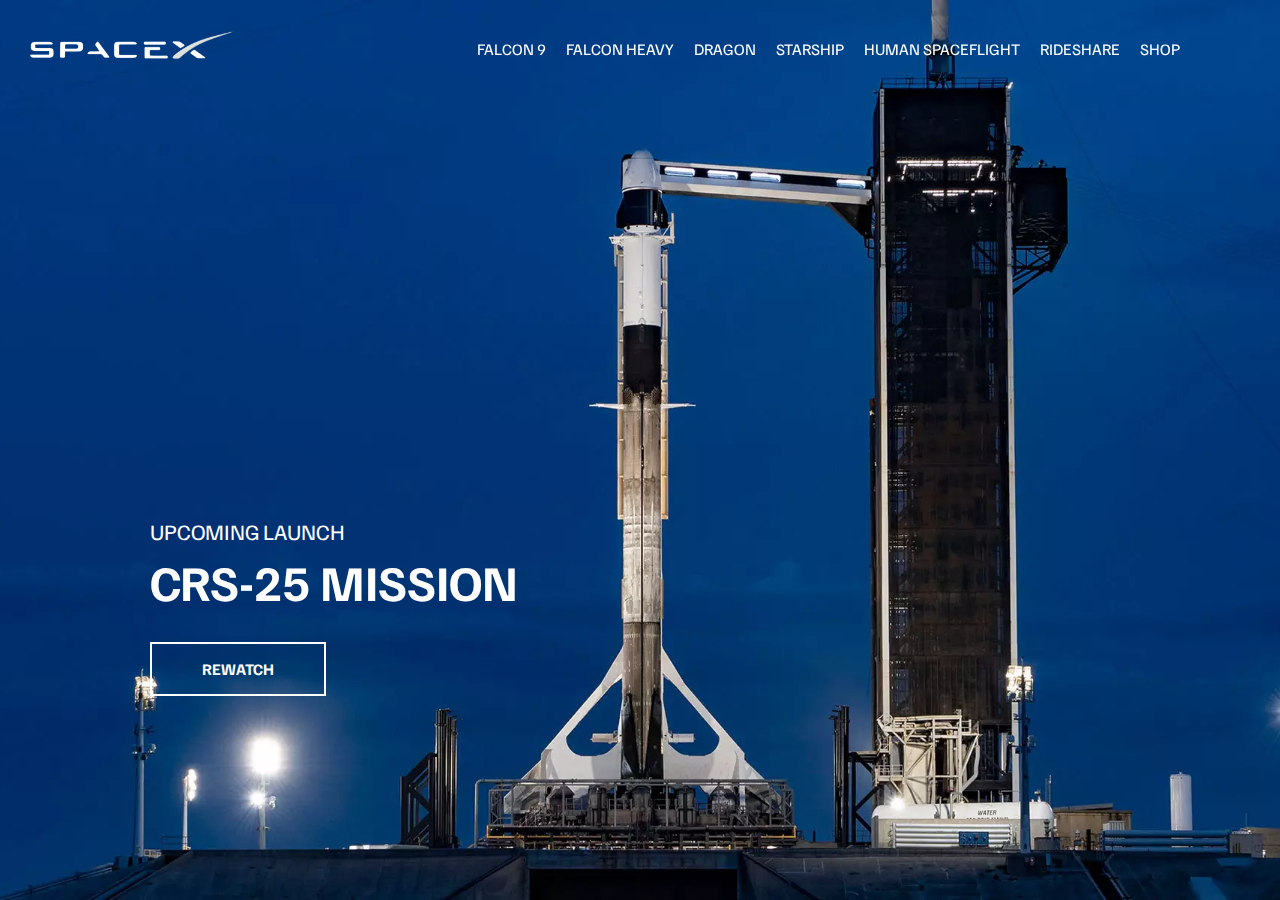
==== index.html @ cd018ead "Feat Fade In & Up Animation" ====
<!DOCTYPE html>
<html lang="en">
  <head>
    <meta charset="UTF-8" />
    <meta name="viewport" content="width=device-width, initial-scale=1.0" />
    <link rel="stylesheet" href="css/style.css" />
    <title>Space X</title>
  </head>
  <body>
    <header class="main-header">
      <div class="logo">
        <a href="index.html">
          <img src="img/logo.png" alt="SpaceX" />
        </a>
      </div>
      <nav class="desktop-main-menu">
        <ul>
            <li><a href="falcon9.html">Falcon 9</a></li>
            <li><a href="falcon-heavy.html">Falcon Heavy</a></li>
            <li><a href="dragon.html">Dragon</a></li>
            <li><a href="#">Starship</a></li>
            <li><a href="#">Human Spaceflight</a></li>
            <li><a href="#">Rideshare</a></li>
            <li><a href="#">Shop</a></li>
        </ul>
      </nav>
    </header>

    <!-- Section A -->
    <section class="section-a">
        <div class="section-inner">
            <h4>Upcoming Launch</h4>
            <h2>CRS-25 Mission</h2>
            <a href="#" class="btn">
                <div class="hover"></div>
                <span>Rewatch</span>
            </a>
        </div>
    </section>

    <script src="js/script.js"></script>
  </body>
</html>
---- css/style.css ----
@import url("https://fonts.googleapis.com/css2?family=Familjen+Grotesk:wght@400;600;700&display=swap");

*,
*::before,
*::after {
  margin: 0;
  padding: 0;
  box-sizing: border-box;
}

body {
  font-family: "Familjen Grotesk", sans-serif;
  background: #000;
  color: #fff;
}

a {
  text-decoration: none;
  color: #fff;
}

ul {
  list-style: none;
}

/* Header/Navbar */
.main-header {
  position: fixed;
  top: 0;
  left: 0;
  width: 100%;
  z-index: 3;
  display: flex;
  justify-content: space-between;
  align-items: center;
  text-transform: uppercase;
  height: 100px;
  padding: 0 30px;
}

/* Logo */
.logo {
  width: 210px;
  height: auto;
}

.logo img {
  display: block;
  width: 100%;
  height: auto;
}

/* Desktop Menu */
.desktop-main-menu {
  margin-right: 50px;
}

.desktop-main-menu ul {
  display: flex;
}

.desktop-main-menu ul li {
  position: relative;
  margin-right: 20px;
  padding-bottom: 2px;
}

/* Menu item bottom border */
.desktop-main-menu ul li a::after {
  content: "";
  position: absolute;
  bottom: 0;
  left: 0;
  width: 100%;
  height: 1px;
  background: #fff;
  transform: scaleX(0);
  transition: transform 0.6s cubic-bezier(0.19, 1, 0.22, 1);
  transform-origin: right center;
}

.desktop-main-menu ul li a:hover::after {
  transform: scaleX(1);
  transform-origin: left center;
  transition-duration: 0.4s;
}

/* Sections */
section {
  position: relative;
  height: 100vh;
  background-position: center center;
  background-repeat: no-repeat;
  background-size: cover;
  text-transform: uppercase;
}

.section-inner {
  position: absolute;
  bottom: 200px;
  left: 150px;
  max-width: 560px;
}

.section-inner h4 {
  font-size: 22px;
  margin-bottom: 5px;
  font-weight: 300;
  animation: fadeInUp 0.5s ease-in-out;
}

.section-inner h2 {
  font-size: 50px;
  font-weight: 700;
  margin-bottom: 20px;
  animation: fadeInUp 0.5s ease-in-out 0.2s;
  animation-fill-mode: both;  /* Stop from showing at start */
}

.section-inner a {
  animation: fadeInUp 0.5s ease-in-out 0.4s;
  animation-fill-mode: both;
}

/* Background images */
.section-a {
  background-image: url("../img/section-a.webp");
}

.btn {
  position: relative;
  display: inline-block;
  cursor: pointer;
  text-align: center;
  min-width: 130px;
  padding: 15px 50px;
  margin-top: 10px;
  border: 2px solid #fff;
  text-transform: uppercase;
  font-weight: bold;
  overflow: hidden;
  z-index: 2;
}

.btn:hover span {
  color: #000;
}

.btn .hover {
  position: absolute;
  top: 0;
  left: 0;
  width: 100%;
  height: 100%;
  background-color: #fff;
  color: #000;
  z-index: -1;
  transform: translateY(100%);
}

.btn:hover .hover {
  transform: translateY(0);
  transition: transform 0.6s cubic-bezier(0.19, 1, 0.22, 1);
}

/* Animations */
@keyframes fadeInUp {
  0% {
    opacity: 0;
    transform: translateY(140px);
  }
  100% {
    opacity: 1;
    transform: translateY(0);
  }
}
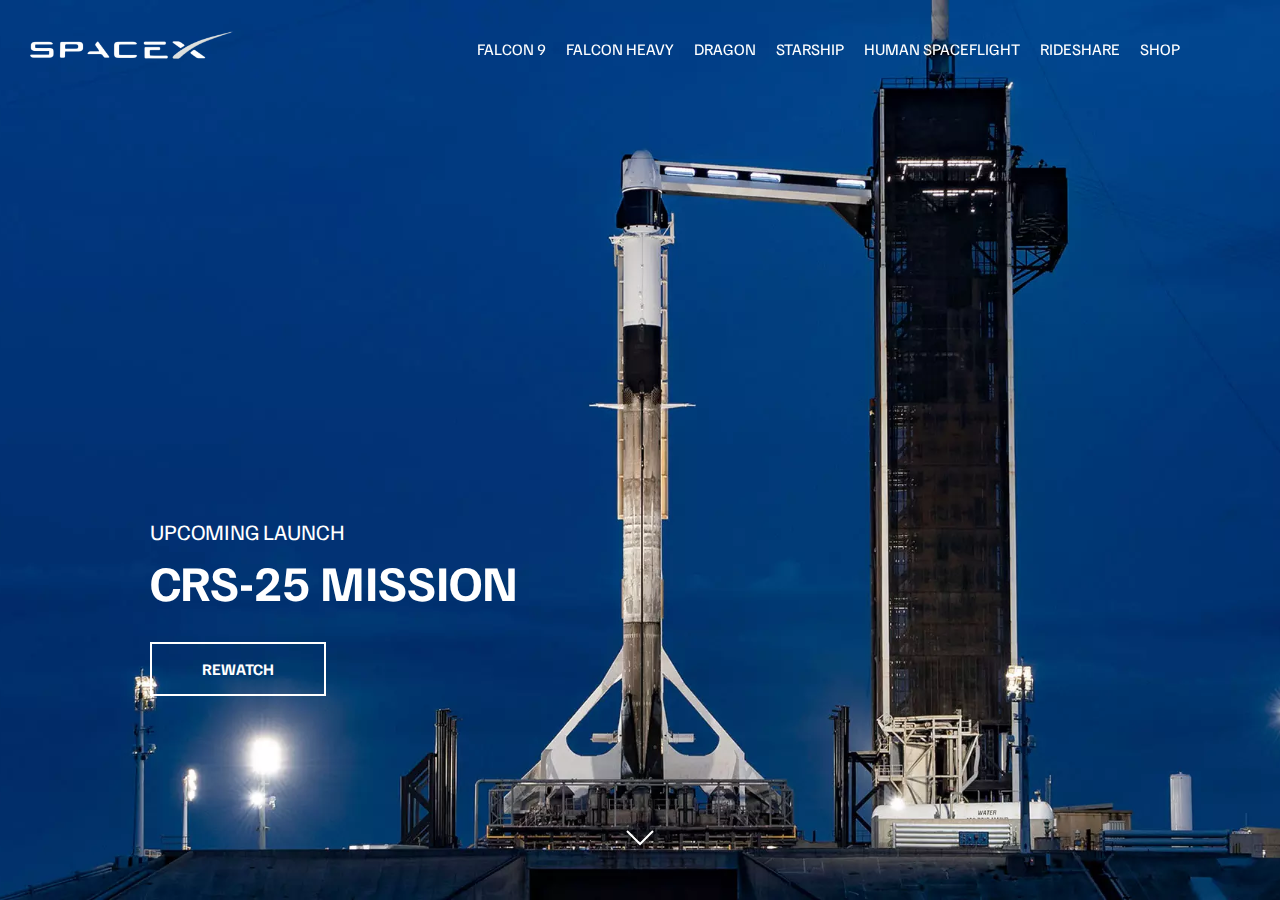
==== commit 70263746: "Feat: Scroll Arrow Animation" ====
--- a/index.html
+++ b/index.html
@@ -36,6 +36,17 @@
                 <span>Rewatch</span>
             </a>
         </div>
+
+        <div class="scroll-arrow">
+          <svg width="30px" height="20px">
+            <path
+              stroke="#ffffff"
+              fill="none"
+              stroke-width="2px"
+              d="M2.000,5.000 L15.000,18.000 L28.000,5.000 "
+            ></path>
+          </svg>
+        </div>
     </section>
 
     <script src="js/script.js"></script>
--- a/css/style.css
+++ b/css/style.css
@@ -163,6 +163,14 @@
   transition: transform 0.6s cubic-bezier(0.19, 1, 0.22, 1);
 }
 
+.scroll-arrow {
+  position: absolute;
+  bottom: 50px;
+  left: 50%;
+  transform: translateX(-50%);
+  animation: fadeBounce 5s infinite;
+}
+
 /* Animations */
 @keyframes fadeInUp {
   0% {
@@ -174,3 +182,19 @@
     transform: translateY(0);
   }
 }
+
+@keyframes fadeBounce {
+  0%,
+  20%,
+  50%,
+  80%,
+  100% {
+    opacity: 0;
+    transform: translateY(-20px);
+  }
+
+  40% {
+    opacity: 1;
+    transform: translateY(0);
+  }
+}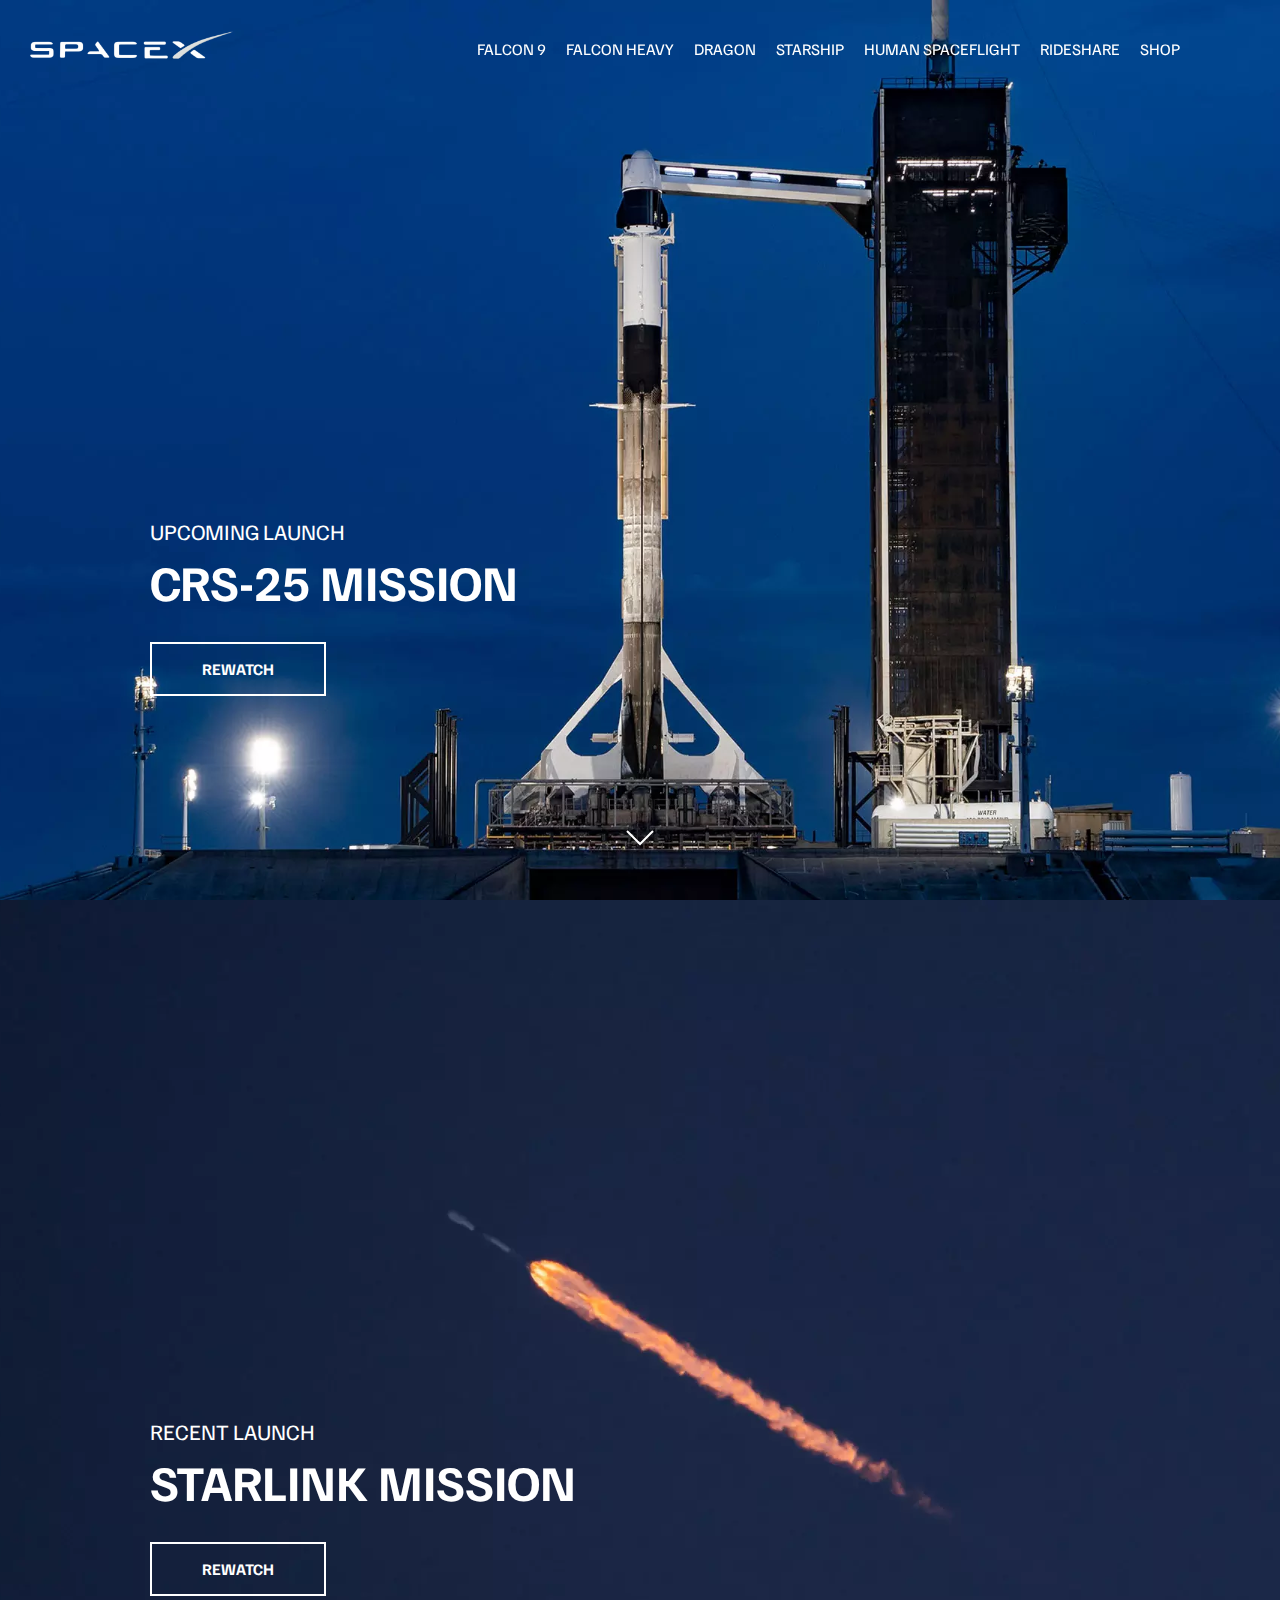
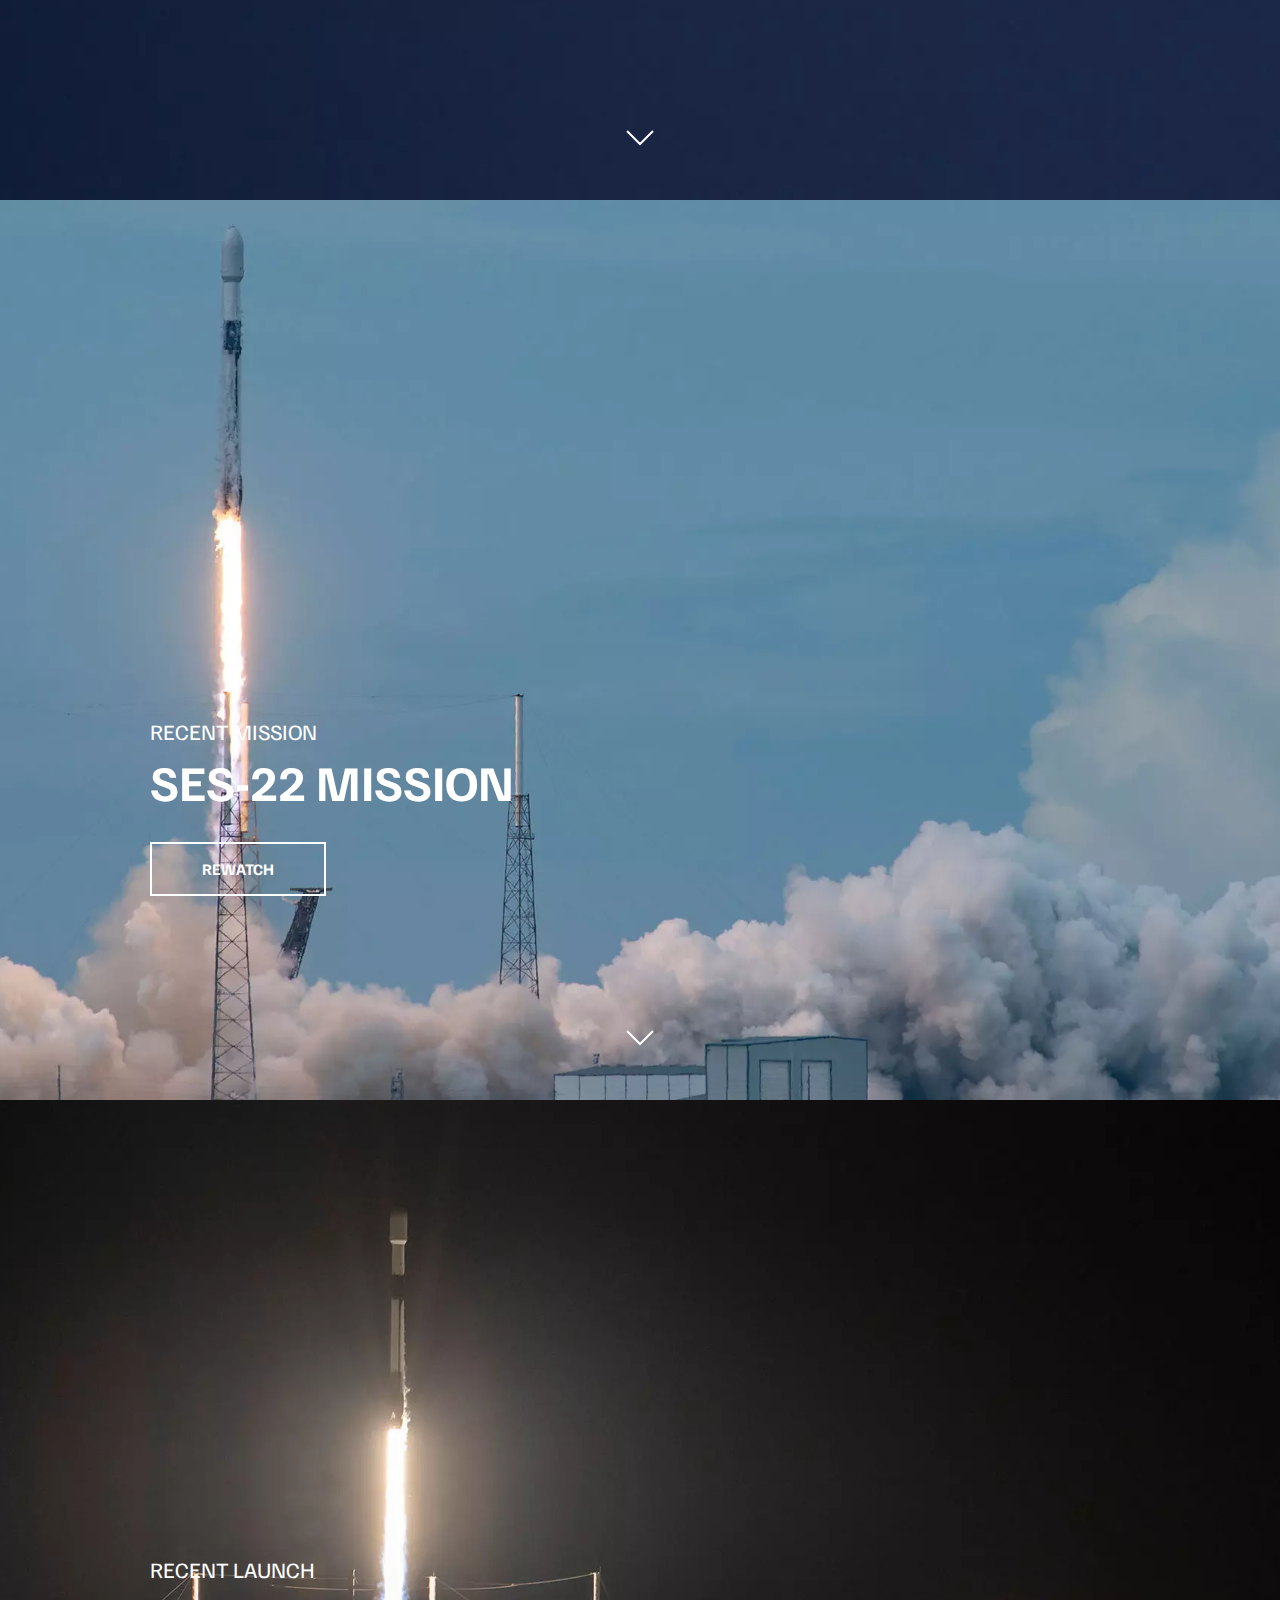
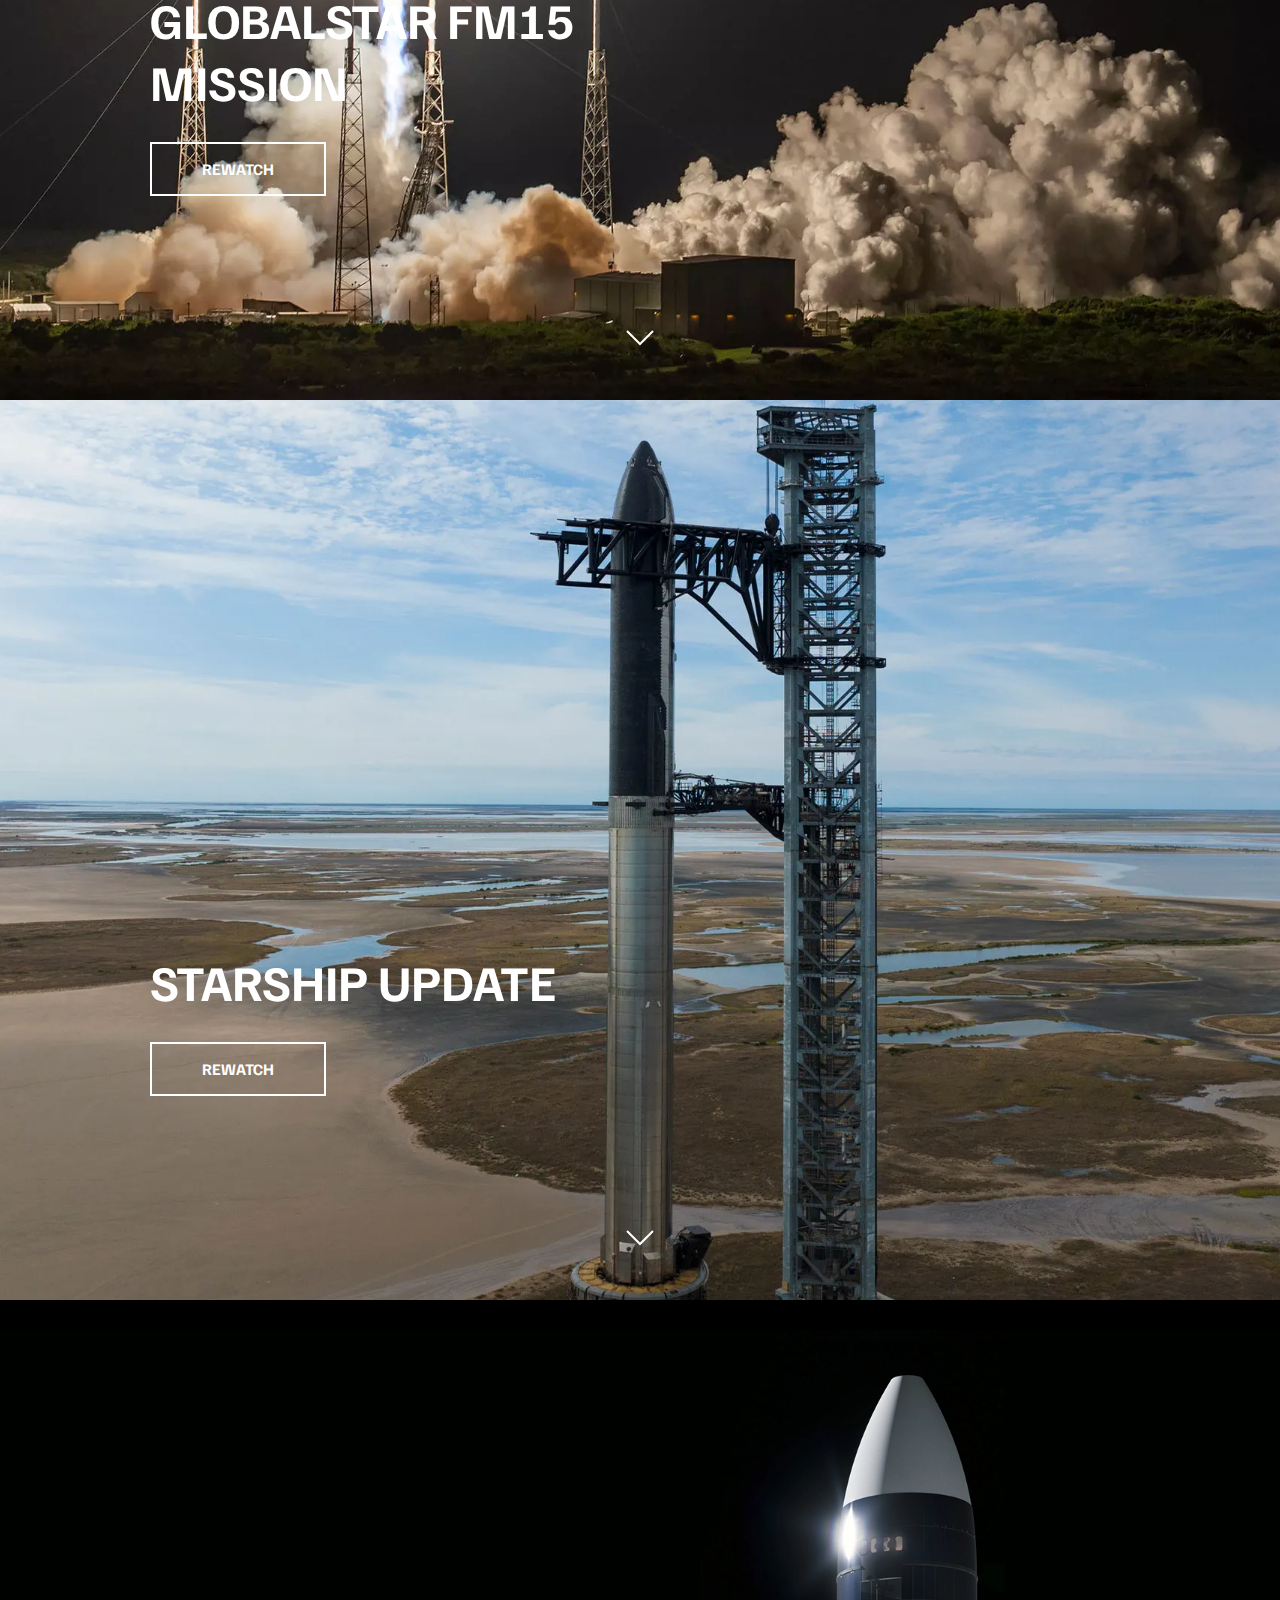
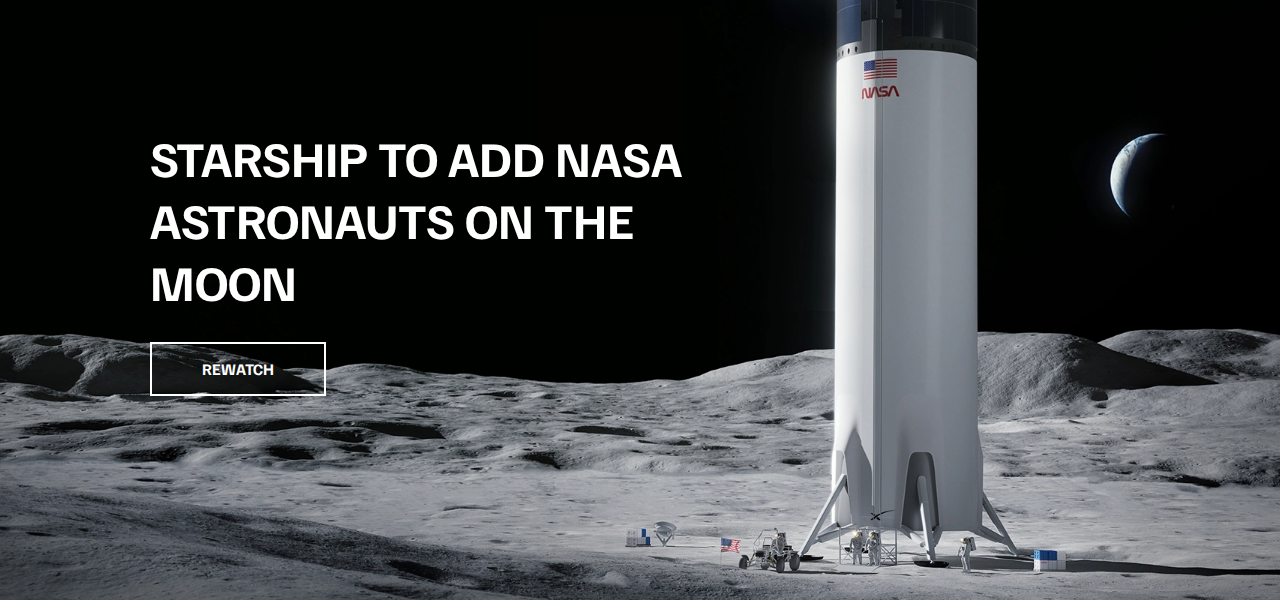
==== commit f1862799: "Feat: Remaining Homepage Sections" ====
--- a/index.html
+++ b/index.html
@@ -15,39 +15,141 @@
       </div>
       <nav class="desktop-main-menu">
         <ul>
-            <li><a href="falcon9.html">Falcon 9</a></li>
-            <li><a href="falcon-heavy.html">Falcon Heavy</a></li>
-            <li><a href="dragon.html">Dragon</a></li>
-            <li><a href="#">Starship</a></li>
-            <li><a href="#">Human Spaceflight</a></li>
-            <li><a href="#">Rideshare</a></li>
-            <li><a href="#">Shop</a></li>
+          <li><a href="falcon9.html">Falcon 9</a></li>
+          <li><a href="falcon-heavy.html">Falcon Heavy</a></li>
+          <li><a href="dragon.html">Dragon</a></li>
+          <li><a href="#">Starship</a></li>
+          <li><a href="#">Human Spaceflight</a></li>
+          <li><a href="#">Rideshare</a></li>
+          <li><a href="#">Shop</a></li>
         </ul>
       </nav>
     </header>
 
     <!-- Section A -->
     <section class="section-a">
-        <div class="section-inner">
-            <h4>Upcoming Launch</h4>
-            <h2>CRS-25 Mission</h2>
-            <a href="#" class="btn">
-                <div class="hover"></div>
-                <span>Rewatch</span>
-            </a>
-        </div>
+      <div class="section-inner">
+        <h4>Upcoming Launch</h4>
+        <h2>CRS-25 Mission</h2>
+        <a href="#" class="btn">
+          <div class="hover"></div>
+          <span>Rewatch</span>
+        </a>
+      </div>
 
-        <div class="scroll-arrow">
-          <svg width="30px" height="20px">
-            <path
-              stroke="#ffffff"
-              fill="none"
-              stroke-width="2px"
-              d="M2.000,5.000 L15.000,18.000 L28.000,5.000 "
-            ></path>
-          </svg>
-        </div>
+      <div class="scroll-arrow">
+        <svg width="30px" height="20px">
+          <path
+            stroke="#ffffff"
+            fill="none"
+            stroke-width="2px"
+            d="M2.000,5.000 L15.000,18.000 L28.000,5.000 "
+          ></path>
+        </svg>
+      </div>
     </section>
+
+    <!-- Section B -->
+    <section class="section-b">
+      <div class="section-inner">
+        <h4>Recent Launch</h4>
+        <h2>Starlink Mission</h2>
+        <a href="#" class="btn">
+          <div class="hover"></div>
+          <span>Rewatch</span>
+        </a>
+      </div>
+
+      <div class="scroll-arrow">
+        <svg width="30px" height="20px">
+          <path
+            stroke="#ffffff"
+            fill="none"
+            stroke-width="2px"
+            d="M2.000,5.000 L15.000,18.000 L28.000,5.000 "
+          ></path>
+        </svg>
+      </div>
+    </section>
+
+    <!-- Section C -->
+    <section class="section-c">
+      <div class="section-inner">
+        <h4>Recent Mission</h4>
+        <h2>SES-22 Mission</h2>
+        <a href="#" class="btn">
+          <div class="hover"></div>
+          <span>Rewatch</span>
+        </a>
+      </div>
+
+      <div class="scroll-arrow">
+        <svg width="30px" height="20px">
+          <path
+            stroke="#ffffff"
+            fill="none"
+            stroke-width="2px"
+            d="M2.000,5.000 L15.000,18.000 L28.000,5.000 "
+          ></path>
+        </svg>
+      </div>
+    </section>
+
+    <!-- Section D -->
+    <section class="section-d">
+      <div class="section-inner">
+        <h4>Recent Launch</h4>
+        <h2>Globalstar FM15 Mission</h2>
+        <a href="#" class="btn">
+          <div class="hover"></div>
+          <span>Rewatch</span>
+        </a>
+      </div>
+
+      <div class="scroll-arrow">
+        <svg width="30px" height="20px">
+          <path
+            stroke="#ffffff"
+            fill="none"
+            stroke-width="2px"
+            d="M2.000,5.000 L15.000,18.000 L28.000,5.000 "
+          ></path>
+        </svg>
+      </div>
+    </section>
+
+    <!-- Section E -->
+    <section class="section-e">
+      <div class="section-inner">
+        <h2>Starship Update</h2>
+        <a href="#" class="btn">
+          <div class="hover"></div>
+          <span>Rewatch</span>
+        </a>
+      </div>
+
+      <div class="scroll-arrow">
+        <svg width="30px" height="20px">
+          <path
+            stroke="#ffffff"
+            fill="none"
+            stroke-width="2px"
+            d="M2.000,5.000 L15.000,18.000 L28.000,5.000 "
+          ></path>
+        </svg>
+      </div>
+    </section>
+
+            <!-- Section F -->
+            <section class="section-f">
+              <div class="section-inner">
+                  <h2>Starship to add NASA astronauts on the moon</h2>
+                  <a href="#" class="btn">
+                      <div class="hover"></div>
+                      <span>Rewatch</span>
+                  </a>
+              </div>
+          </section>
 
     <script src="js/script.js"></script>
   </body>
--- a/css/style.css
+++ b/css/style.css
@@ -114,7 +114,7 @@
   font-weight: 700;
   margin-bottom: 20px;
   animation: fadeInUp 0.5s ease-in-out 0.2s;
-  animation-fill-mode: both;  /* Stop from showing at start */
+  animation-fill-mode: both; /* Stop from showing at start */
 }
 
 .section-inner a {
@@ -125,6 +125,26 @@
 /* Background images */
 .section-a {
   background-image: url("../img/section-a.webp");
+}
+
+.section-b {
+  background-image: url("../img/section-b.webp");
+}
+
+.section-c {
+  background-image: url("../img/section-c.webp");
+}
+
+.section-d {
+  background-image: url("../img/section-d.webp");
+}
+
+.section-e {
+  background-image: url("../img/section-e.webp");
+}
+
+.section-f {
+  background-image: url("../img/section-f.webp");
 }
 
 .btn {
@@ -197,4 +217,4 @@
     opacity: 1;
     transform: translateY(0);
   }
-}+}
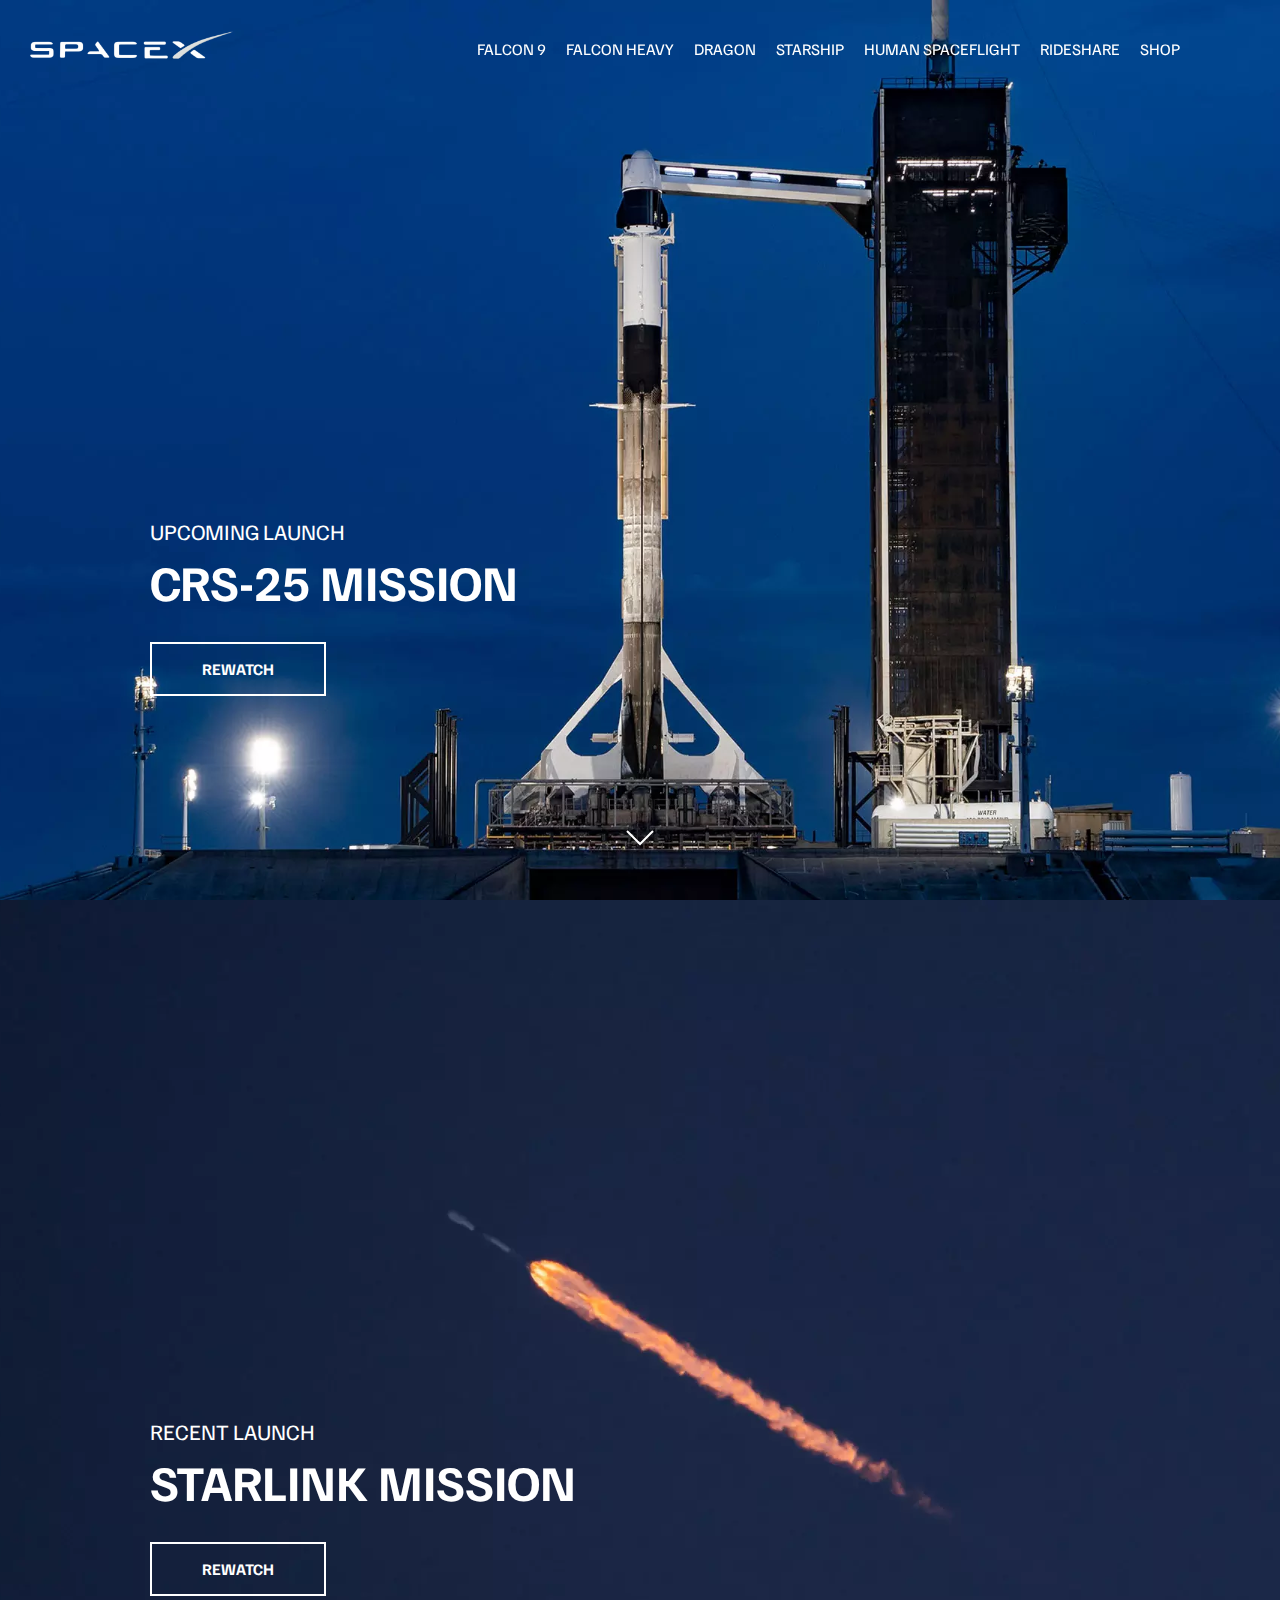
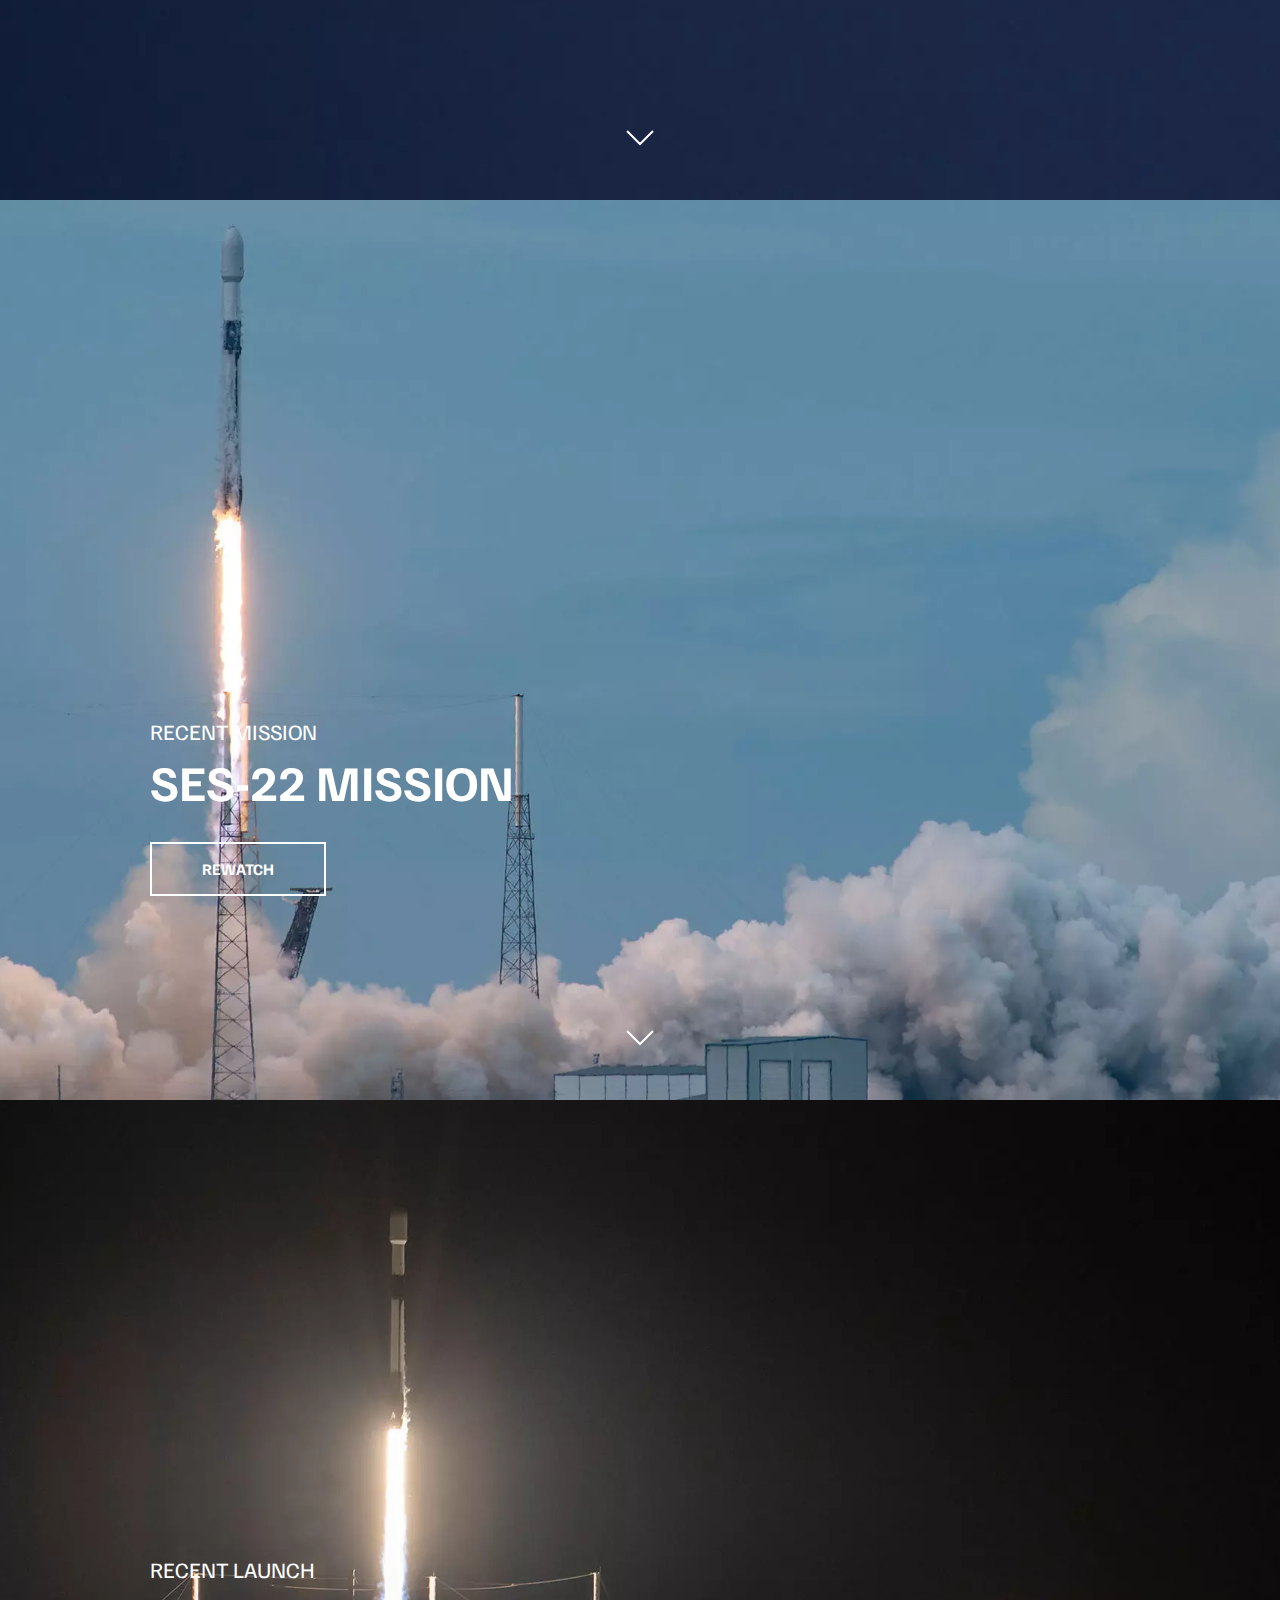
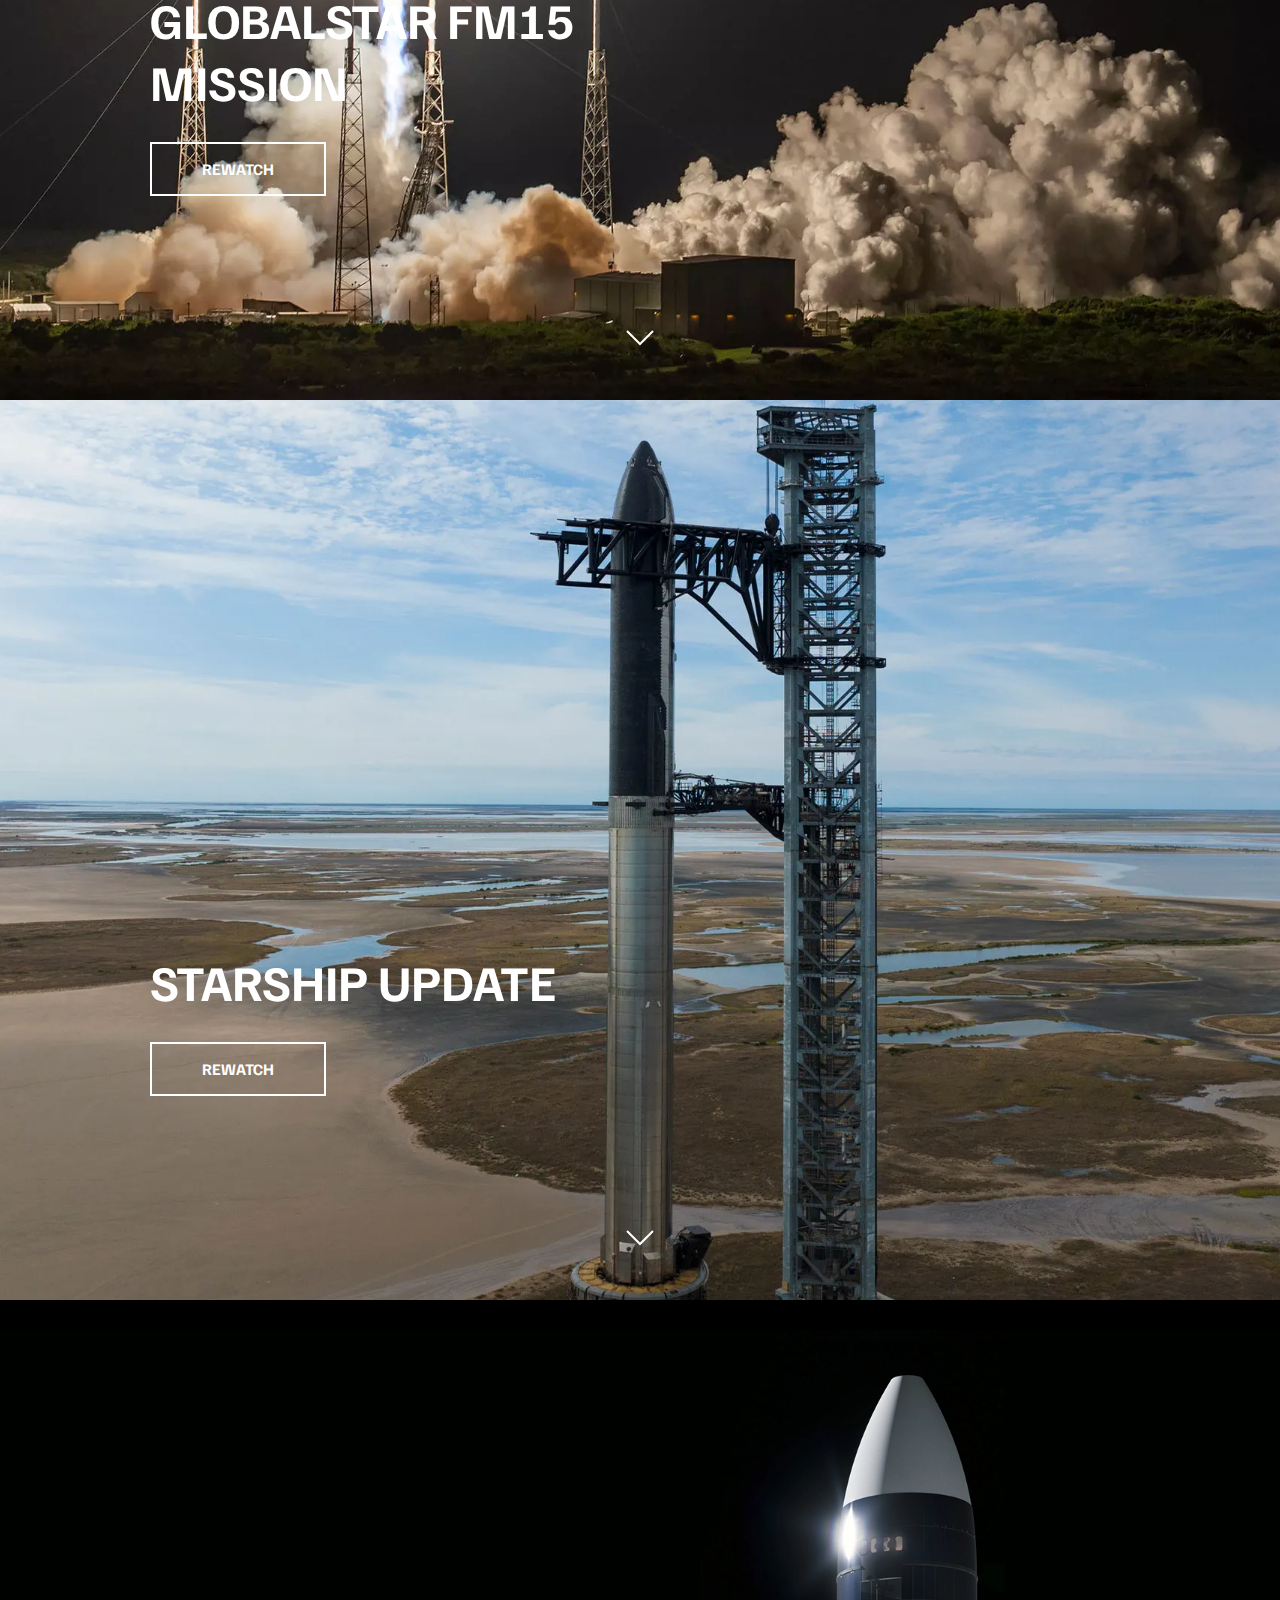
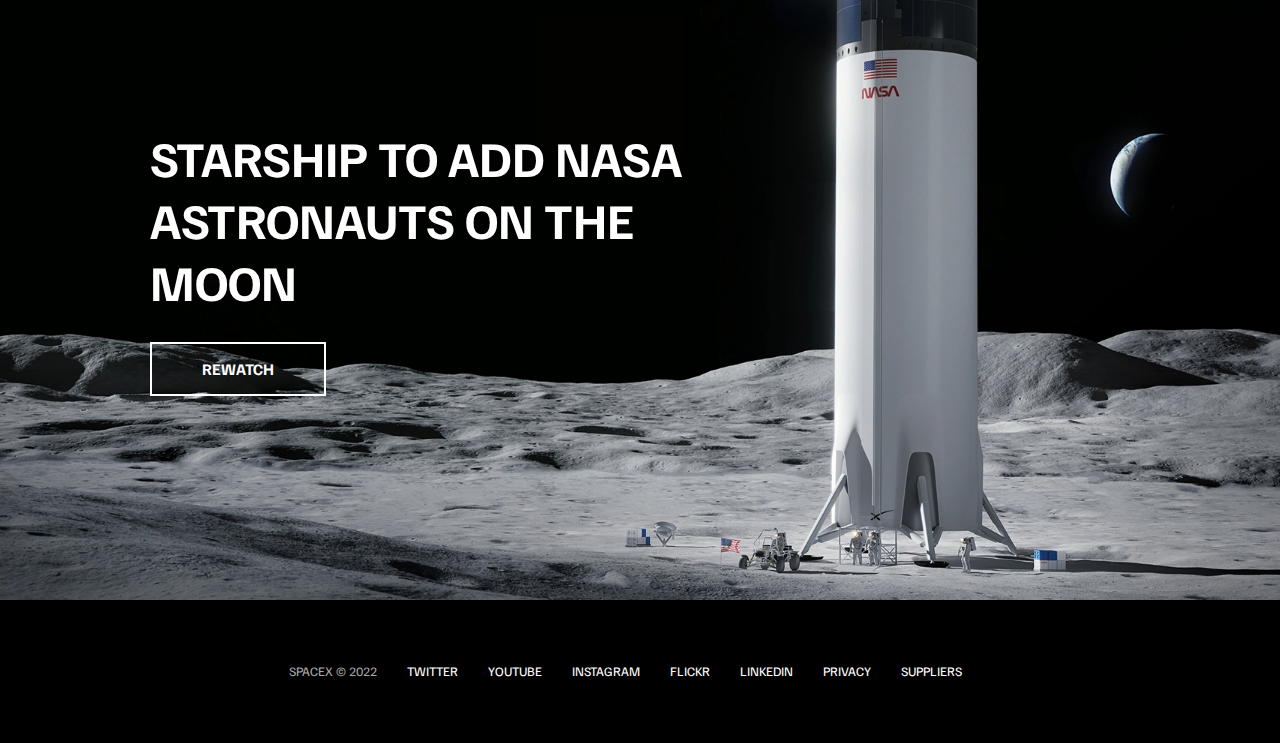
==== commit eca9bd6a: "Feat: Footer" ====
--- a/index.html
+++ b/index.html
@@ -140,16 +140,29 @@
       </div>
     </section>
 
-            <!-- Section F -->
-            <section class="section-f">
-              <div class="section-inner">
-                  <h2>Starship to add NASA astronauts on the moon</h2>
-                  <a href="#" class="btn">
-                      <div class="hover"></div>
-                      <span>Rewatch</span>
-                  </a>
-              </div>
-          </section>
+    <!-- Section F -->
+    <section class="section-f">
+      <div class="section-inner">
+        <h2>Starship to add NASA astronauts on the moon</h2>
+        <a href="#" class="btn">
+          <div class="hover"></div>
+          <span>Rewatch</span>
+        </a>
+      </div>
+    </section>
+
+    <footer>
+      <ul>
+        <li>SpaceX &copy; 2022</li>
+        <li><a href="#">Twitter</a></li>
+        <li><a href="#">Youtube</a></li>
+        <li><a href="#">Instagram</a></li>
+        <li><a href="#">Flickr</a></li>
+        <li><a href="#">LinkedIn</a></li>
+        <li><a href="#">Privacy</a></li>
+        <li><a href="#">Suppliers</a></li>
+      </ul>
+    </footer>
 
     <script src="js/script.js"></script>
   </body>
--- a/css/style.css
+++ b/css/style.css
@@ -189,6 +189,36 @@
   left: 50%;
   transform: translateX(-50%);
   animation: fadeBounce 5s infinite;
+}
+
+/* Footer */
+footer {
+  position: relative;
+  padding: 55px 0;
+}
+
+footer ul {
+  display: flex;
+  justify-content: center;
+  align-items: center;
+  flex-wrap: wrap;
+}
+
+footer ul li {
+  margin-right: 30px;
+  color: #aaa;
+  text-transform: uppercase;
+  font-size: 13px;
+  line-height: 2.5;
+}
+
+footer ul li a {
+  color: #fff;
+  transition: color 0.6s;
+}
+
+footer ul li a:hover {
+  color: #aaa;
 }
 
 /* Animations */
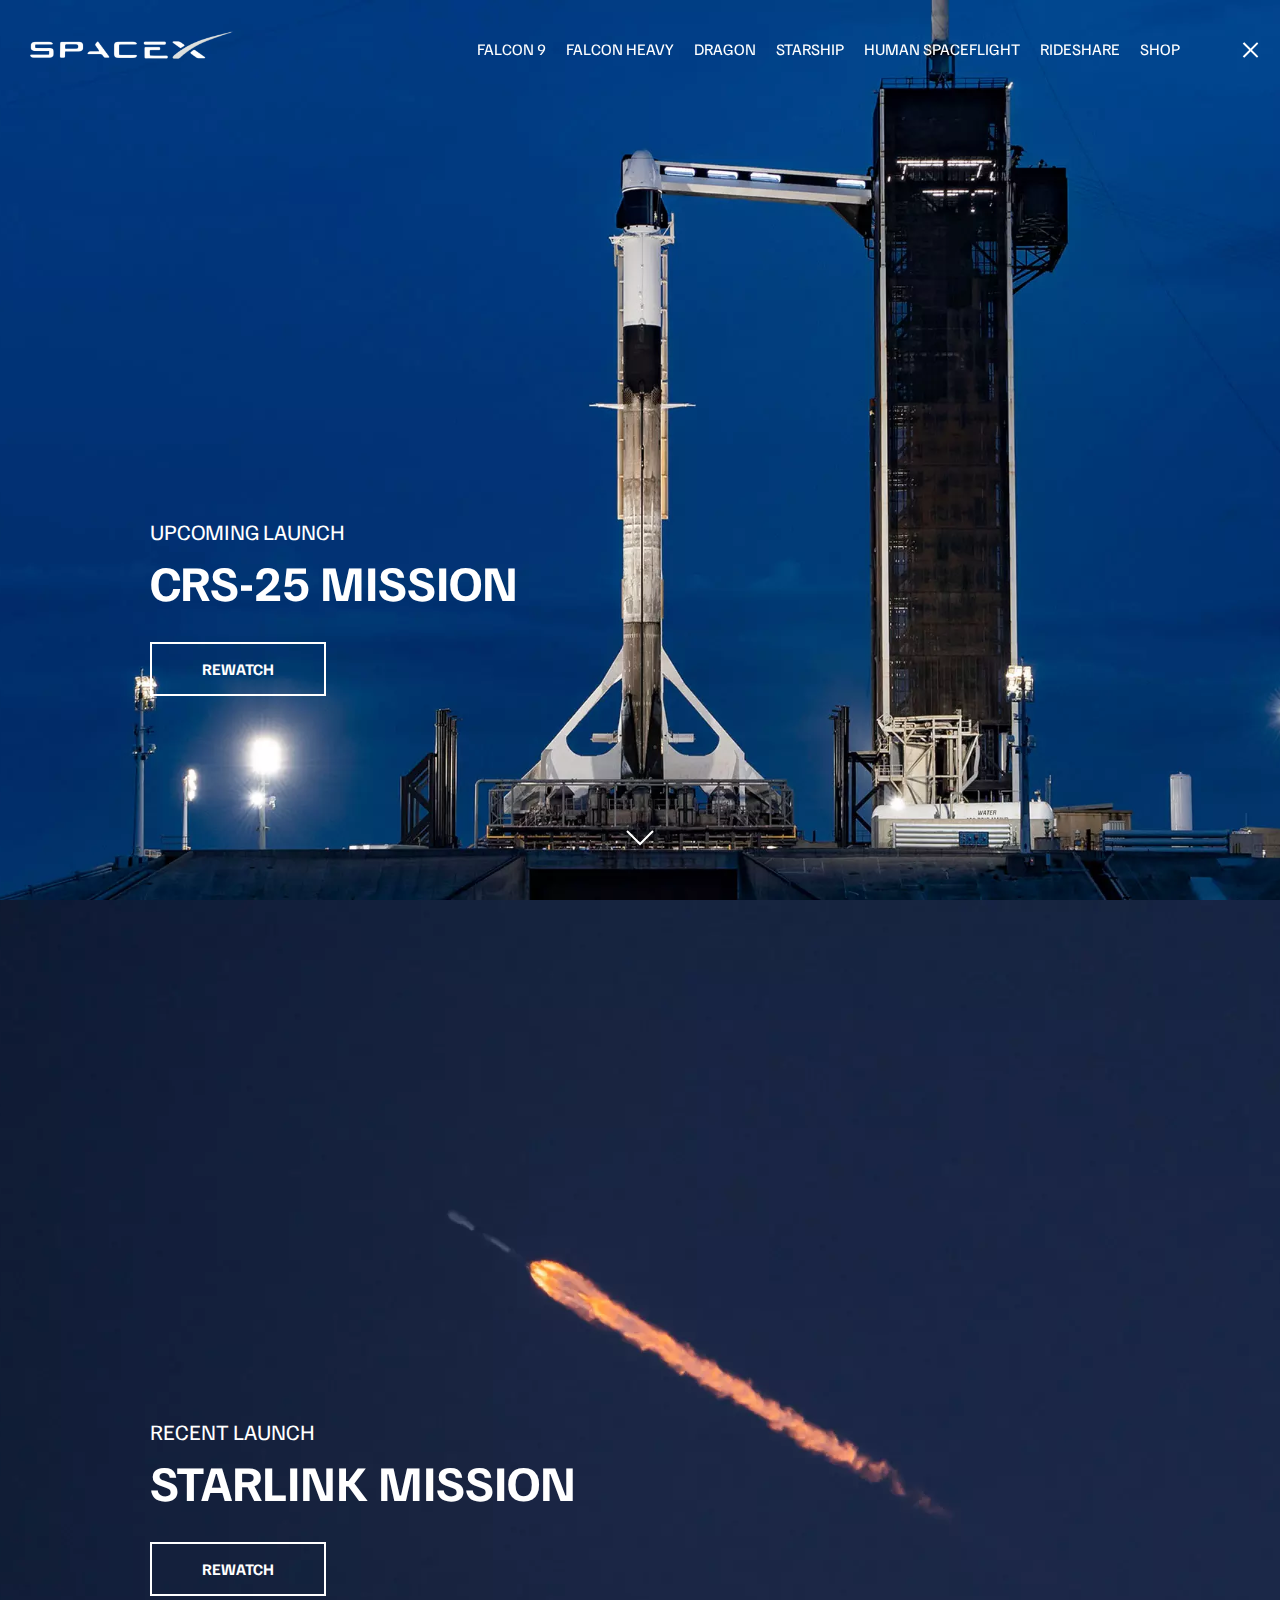
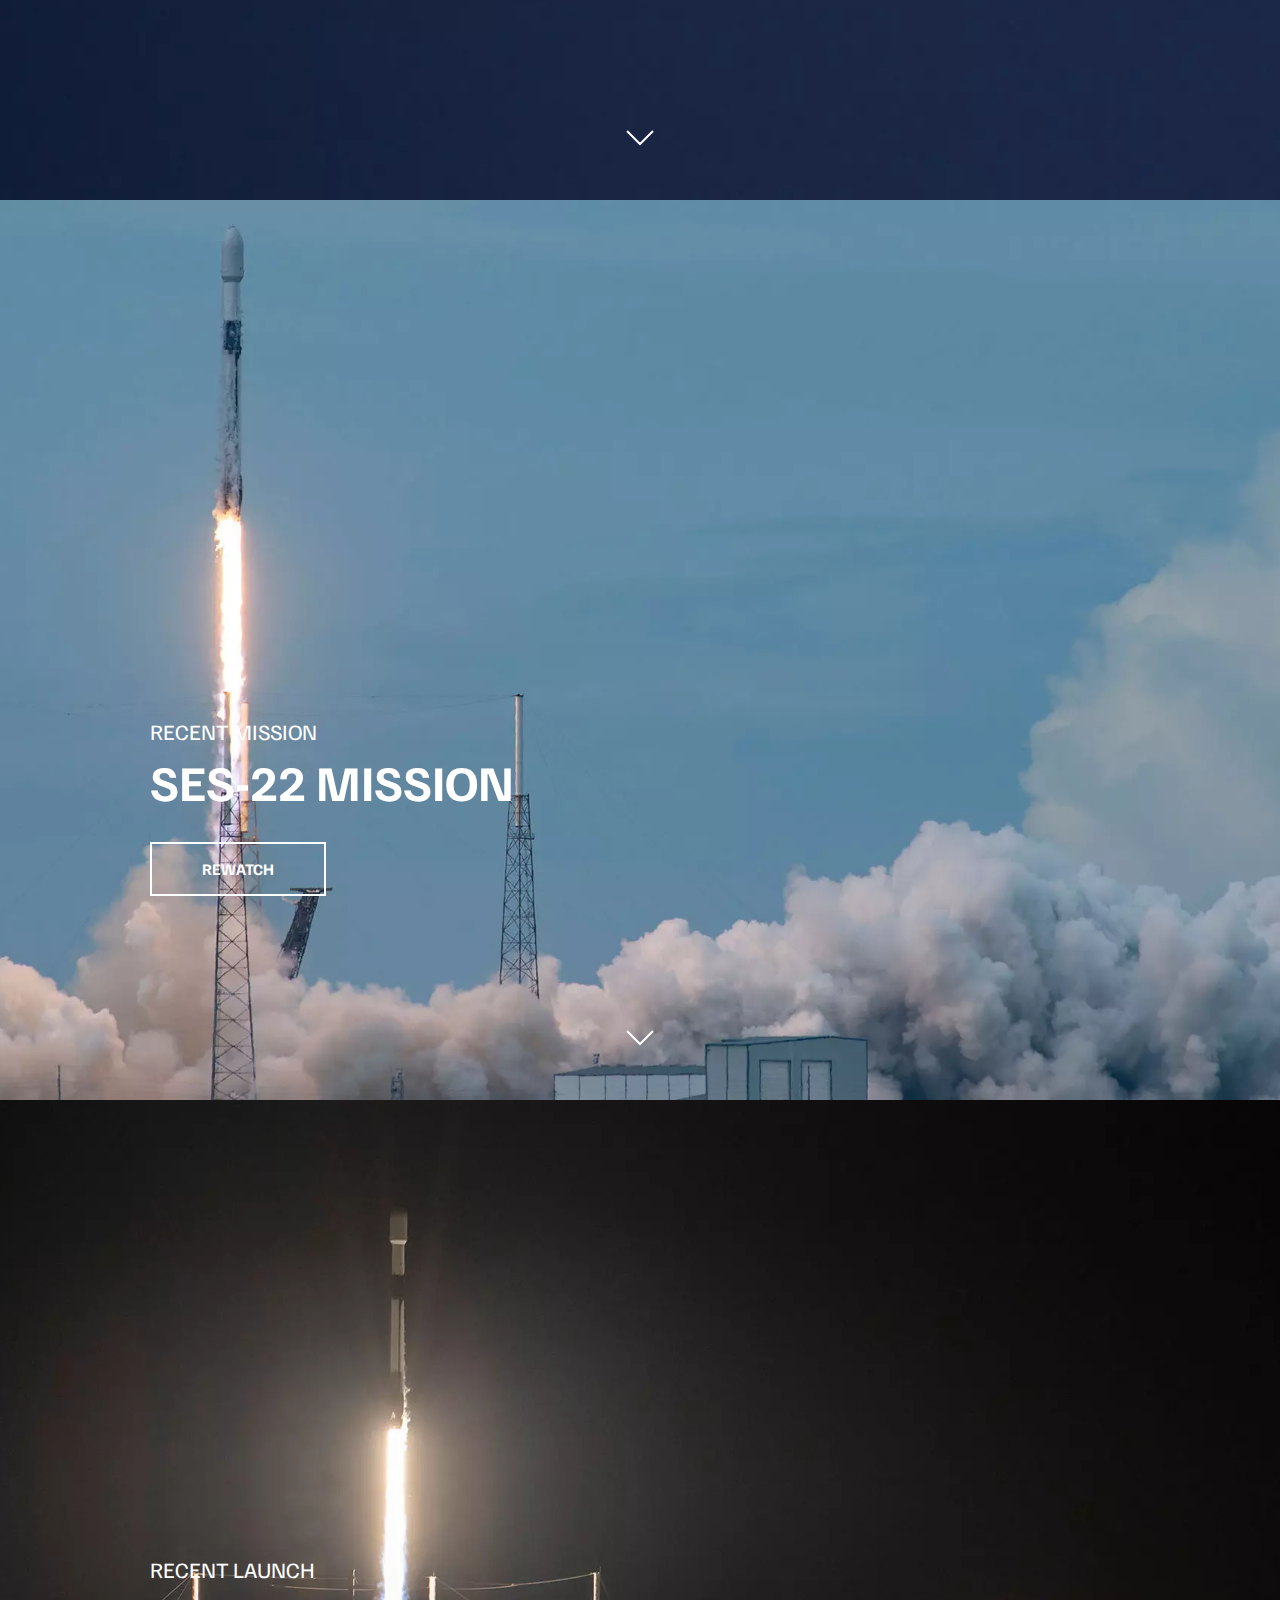
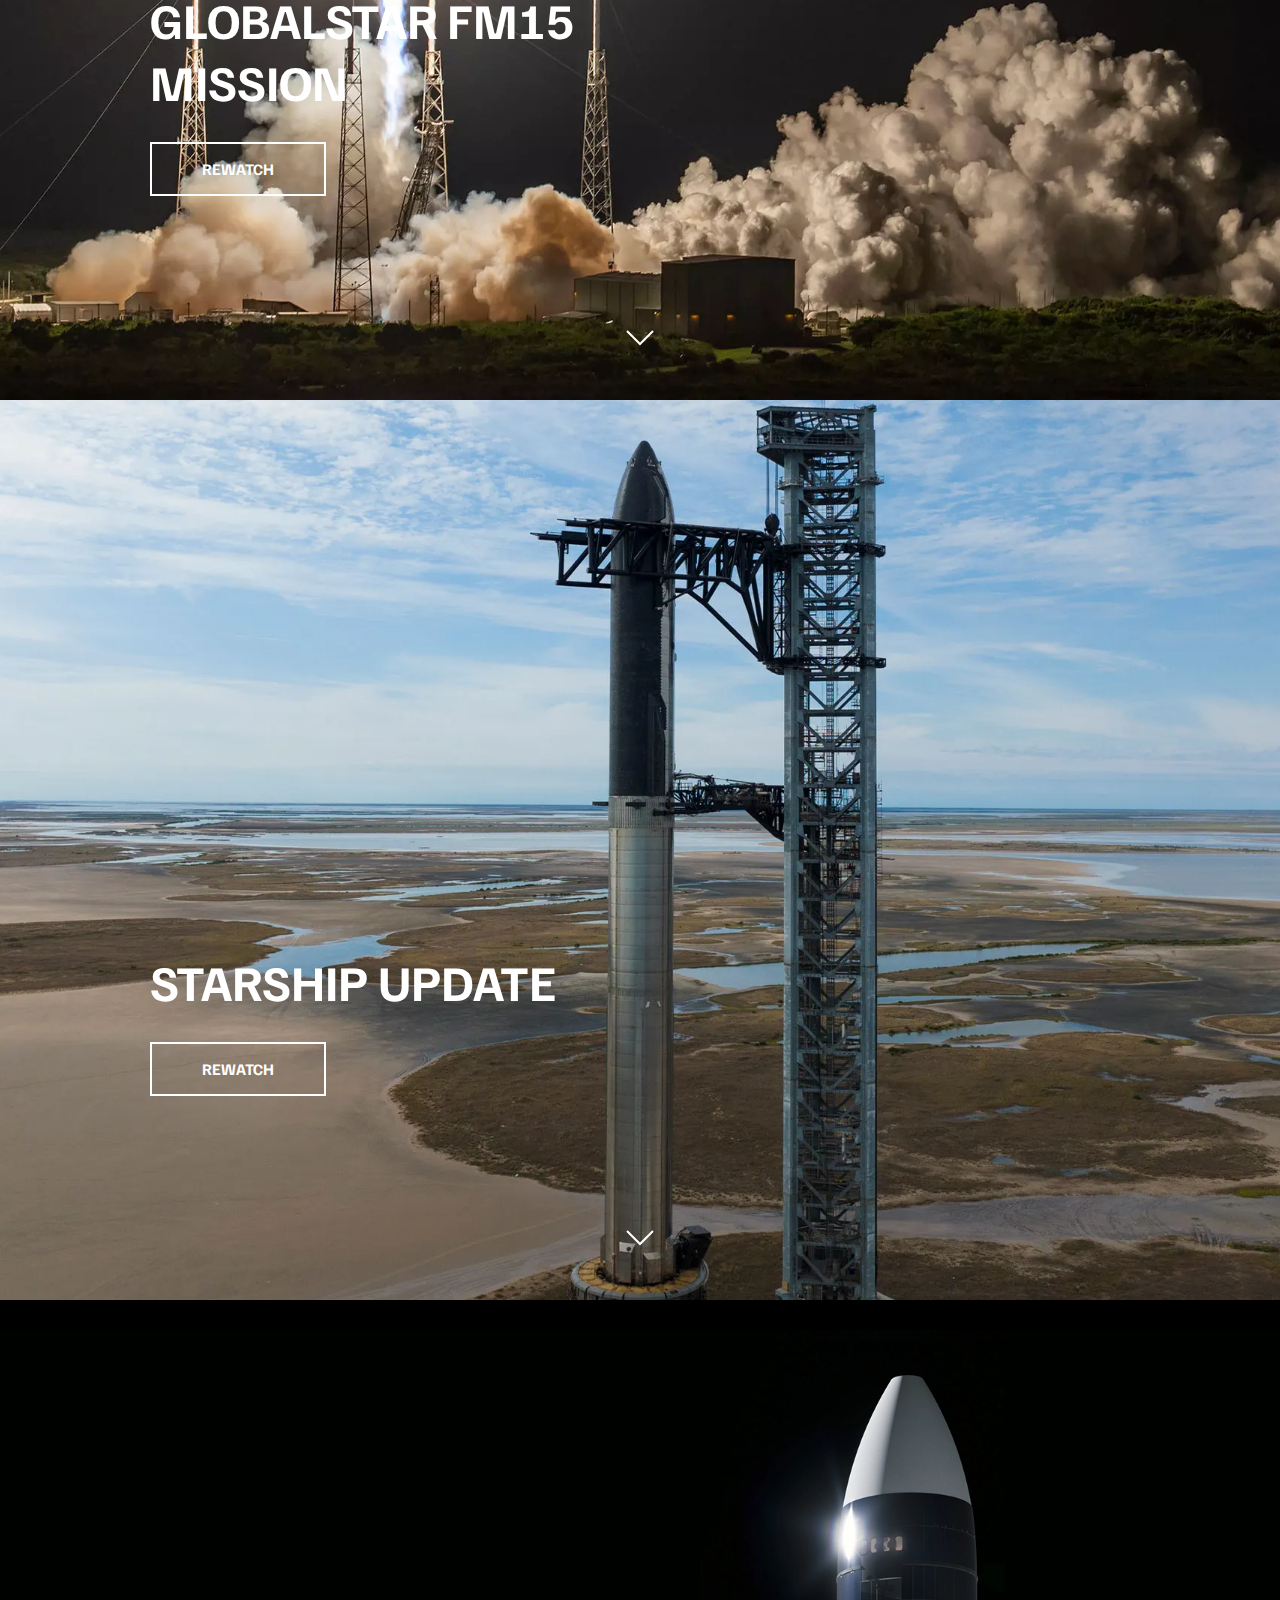
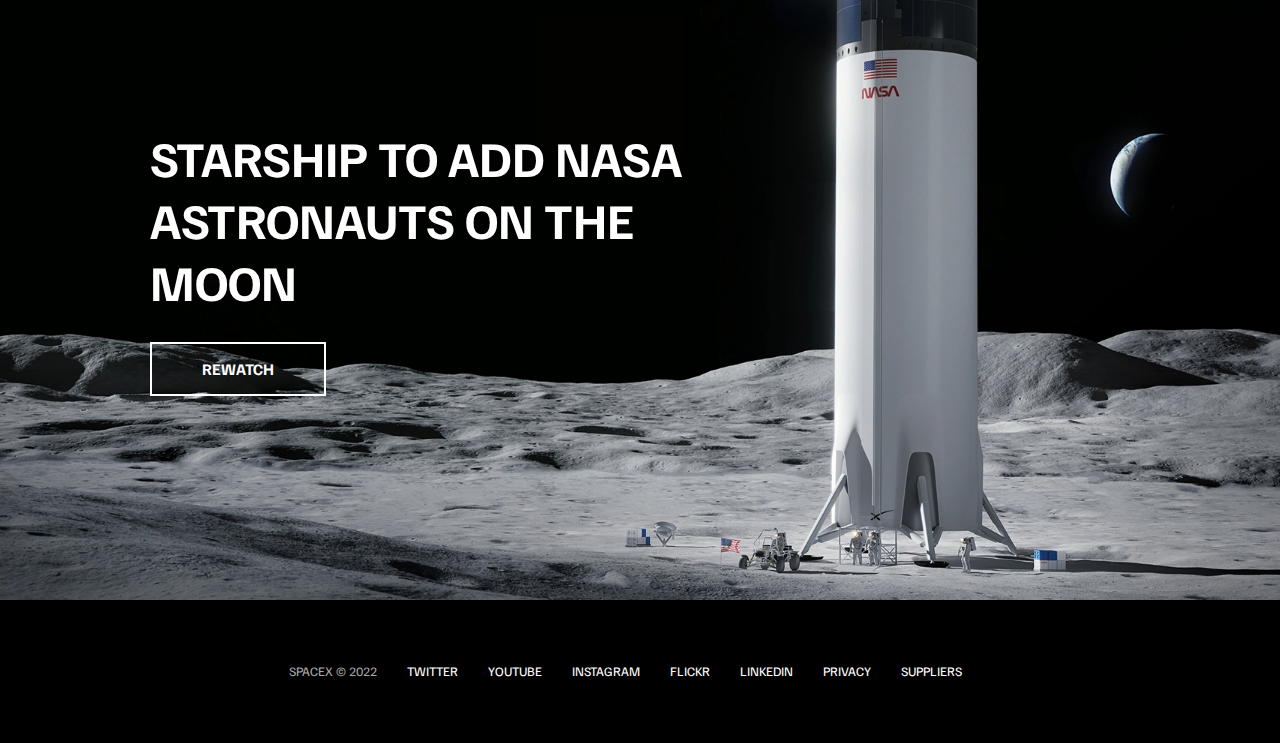
==== commit 66e0e49b: "Feat: Hamburguer Icon & Open Animation" ====
--- a/index.html
+++ b/index.html
@@ -25,6 +25,13 @@
         </ul>
       </nav>
     </header>
+
+    <!-- Hamburguer Menu -->
+    <button id="menu-btn" class="hamburguer open" type="button">
+      <span class="hamburguer-top"></span>
+      <span class="hamburguer-middle"></span>
+      <span class="hamburguer-bottom"></span>
+    </button>
 
     <!-- Section A -->
     <section class="section-a">
--- a/css/style.css
+++ b/css/style.css
@@ -221,6 +221,55 @@
   color: #aaa;
 }
 
+/* Hamburguer Menu */
+.hamburguer {
+  position: fixed;
+  top: 40px;
+  right: 20px;
+  z-index: 10;
+  cursor: pointer;
+  width: 20px;
+  height: 20px;
+  background: none;
+  border: none;
+}
+
+.hamburguer-top,
+.hamburguer-middle,
+.hamburguer-bottom {
+  position: absolute;
+  width: 20px;
+  height: 2px;
+  top: 0;
+  left: 0;
+  background: #fff;
+}
+
+.hamburguer-middle {
+  transform: translateY(5px);
+}
+
+.hamburguer-bottom {
+  transform: translateY(10px);
+}
+
+/* Transition hamburguer to X when open */
+.open {
+  transform: rotate(90deg);
+}
+
+.open .hamburguer-top {
+  transform: rotate(45deg) translateY(6px) translateX(6px);
+}
+
+.open .hamburguer-middle {
+  display: none;
+}
+
+.open .hamburguer-bottom {
+  transform: rotate(-45deg) translateY(6px) translateX(-6px);
+}
+
 /* Animations */
 @keyframes fadeInUp {
   0% {
@@ -248,3 +297,39 @@
     transform: translateY(0);
   }
 }
+
+/* Media Queries */
+
+@media (max-width: 960px) {
+  /* Hide desktop menu */
+  .desktop-main-menu {
+    display: none;
+  }
+}
+
+@media (max-width: 600px) {
+  .section-inner {
+    bottom: 75px;
+    left: 20px;
+  }
+
+  .section-inner h2 {
+    font-size: 40px;
+  }
+
+  footer ul li:first-child {
+    position: absolute;
+    top: 30px;
+    left: 50%;
+    transform: translate(-50%, -50%);
+  }
+
+  footer ul li {
+    margin-right: 15px;
+  }
+
+  .logo {
+    width: 150px;
+    margin: auto;
+  }
+}
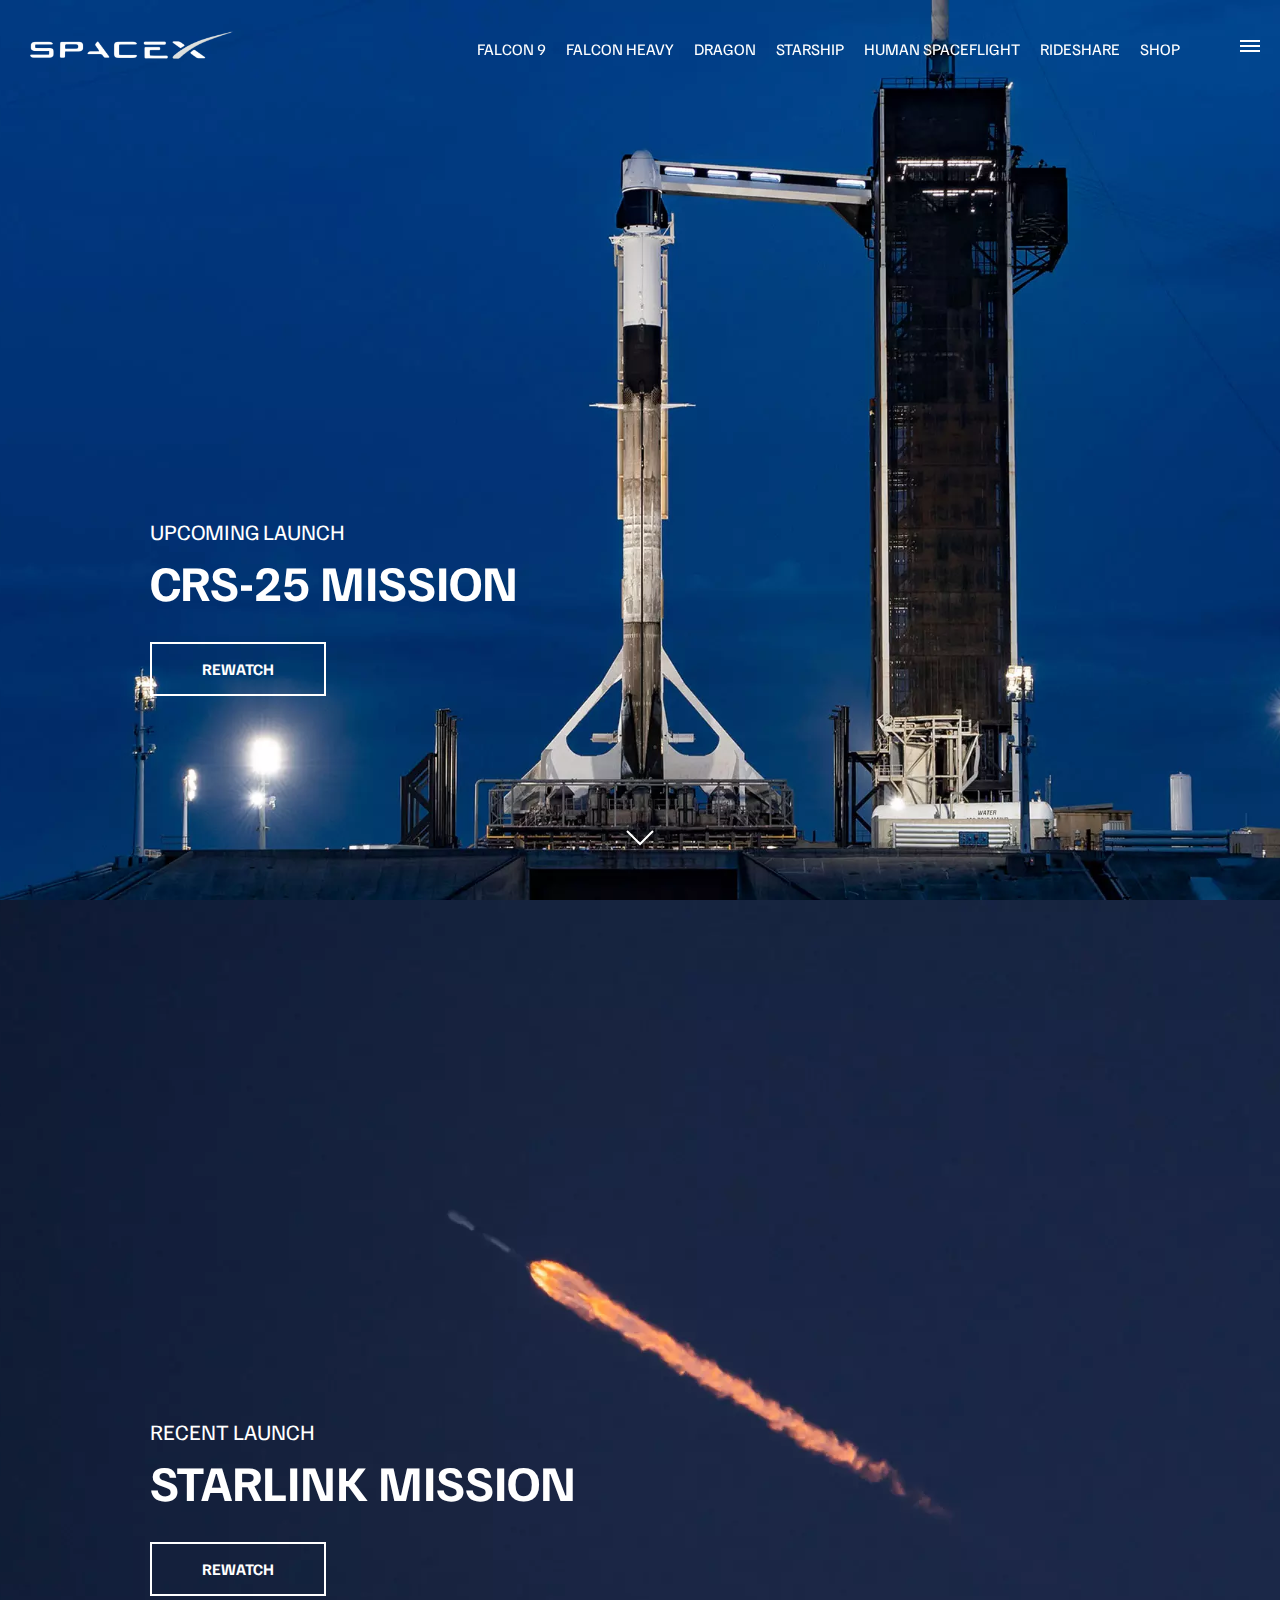
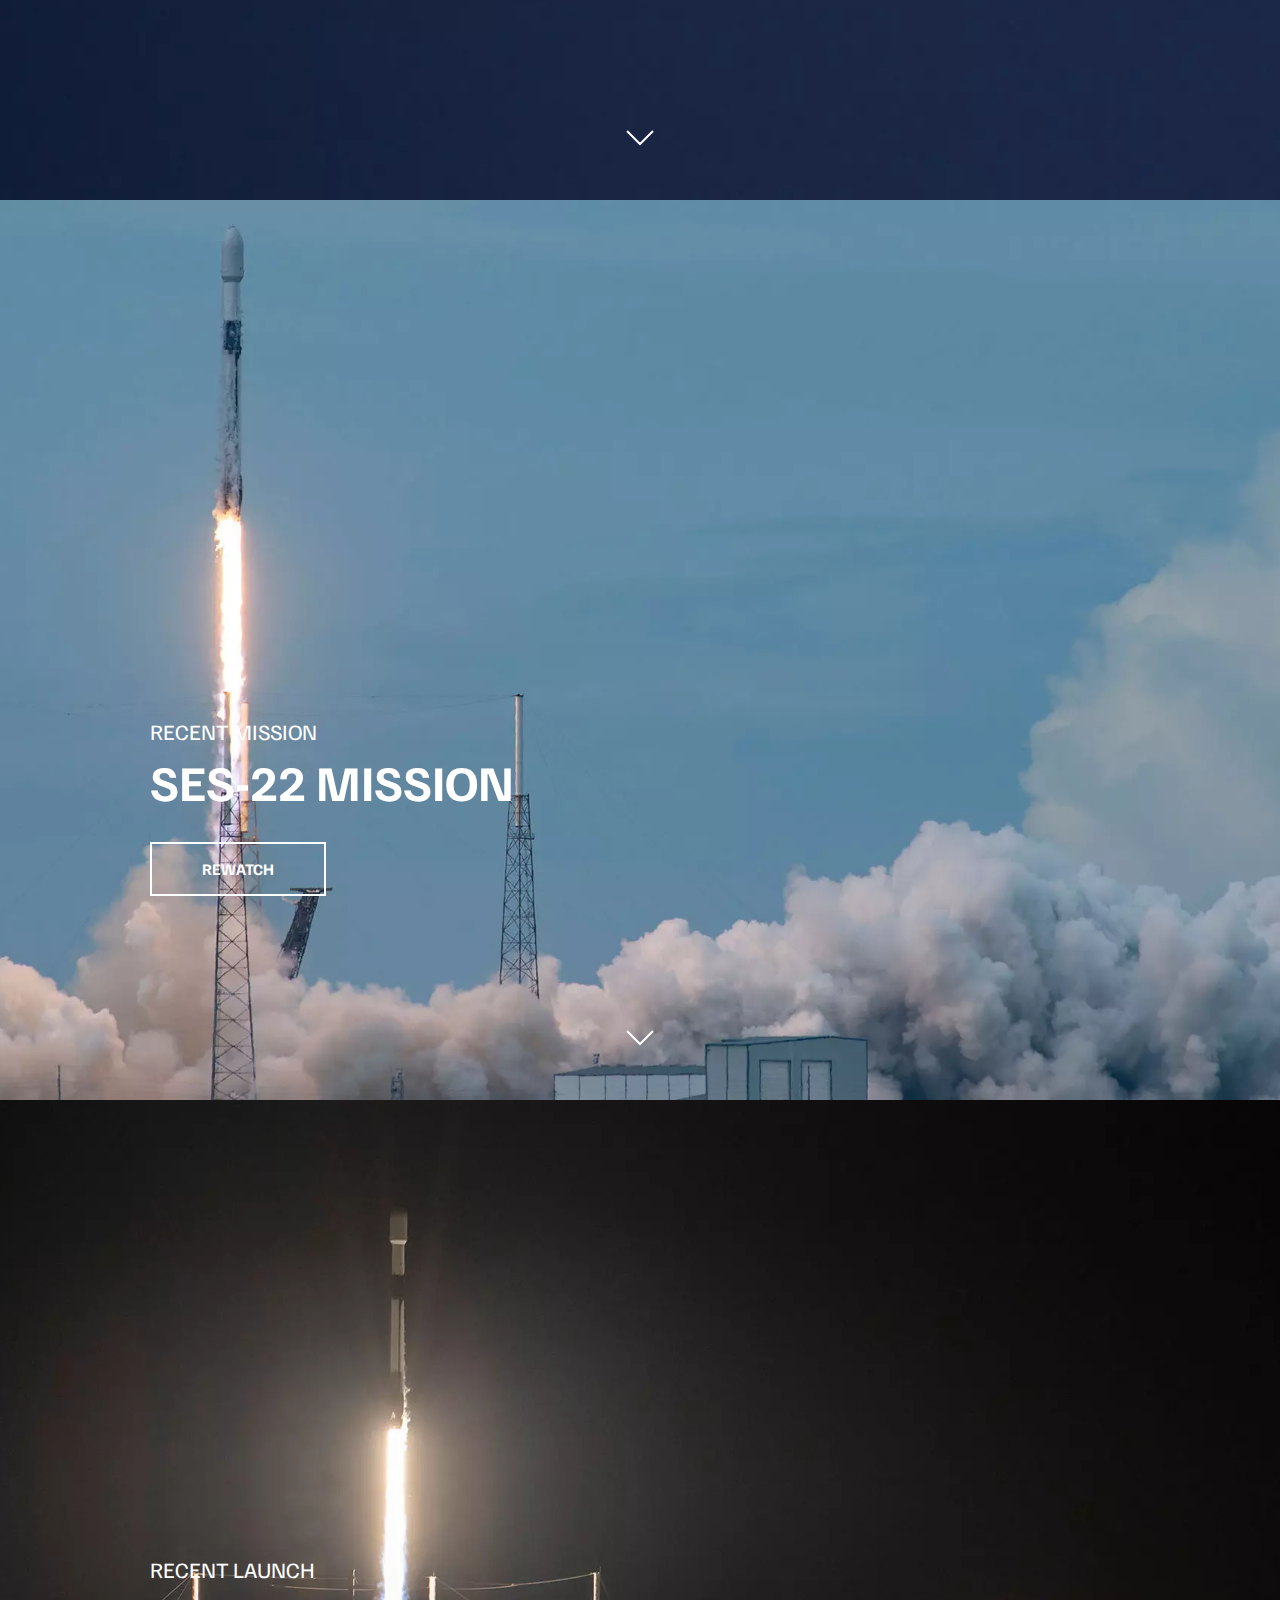
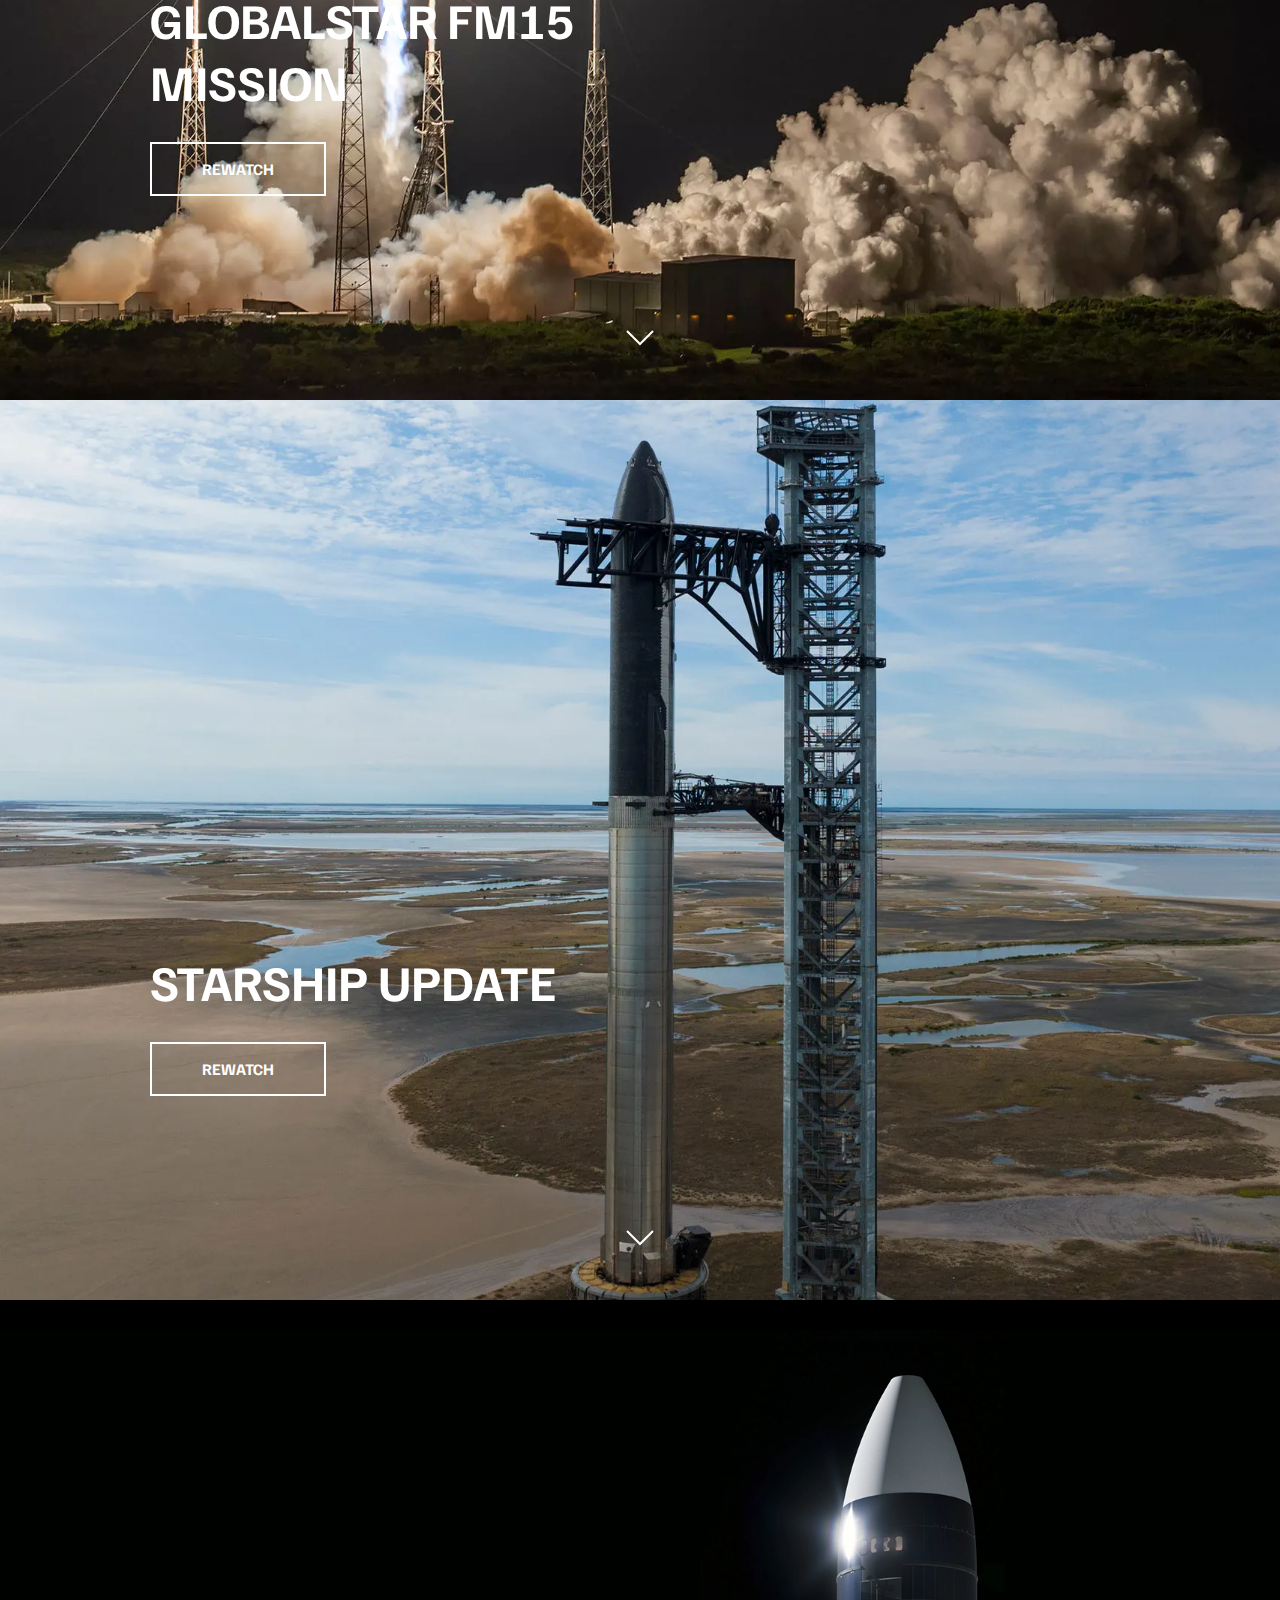
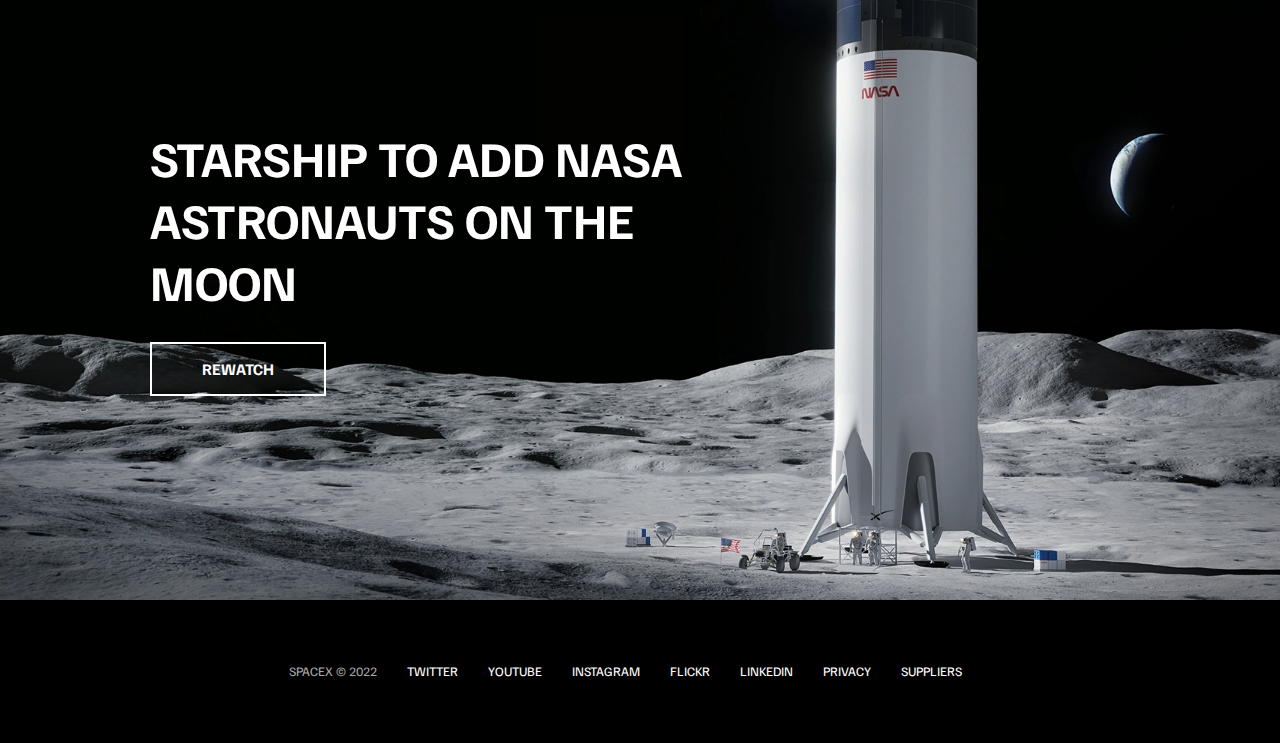
==== commit 2b9192d6: "Feat: JavaScript For Open Toggle" ====
--- a/index.html
+++ b/index.html
@@ -27,7 +27,7 @@
     </header>
 
     <!-- Hamburguer Menu -->
-    <button id="menu-btn" class="hamburguer open" type="button">
+    <button id="menu-btn" class="hamburguer" type="button">
       <span class="hamburguer-top"></span>
       <span class="hamburguer-middle"></span>
       <span class="hamburguer-bottom"></span>
--- a/css/style.css
+++ b/css/style.css
@@ -243,6 +243,7 @@
   top: 0;
   left: 0;
   background: #fff;
+  transition: all 0.5s;
 }
 
 .hamburguer-middle {
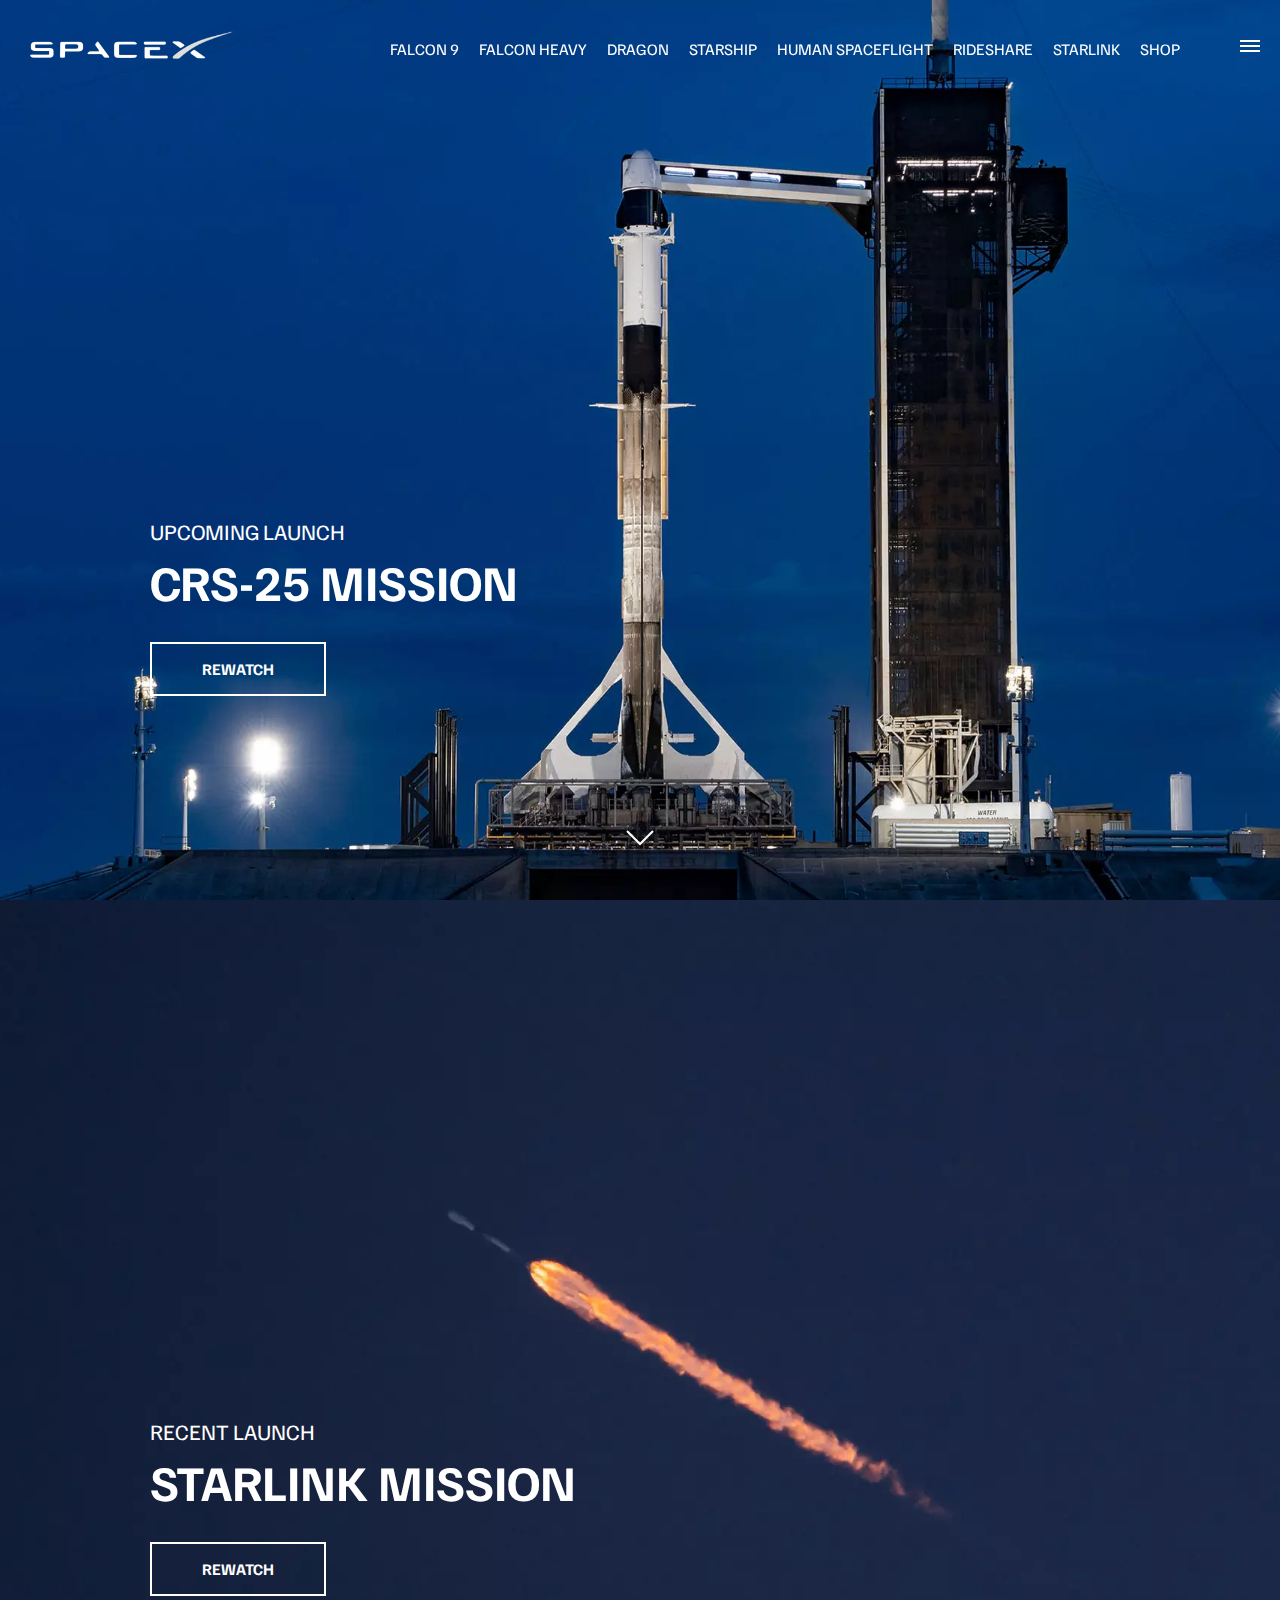
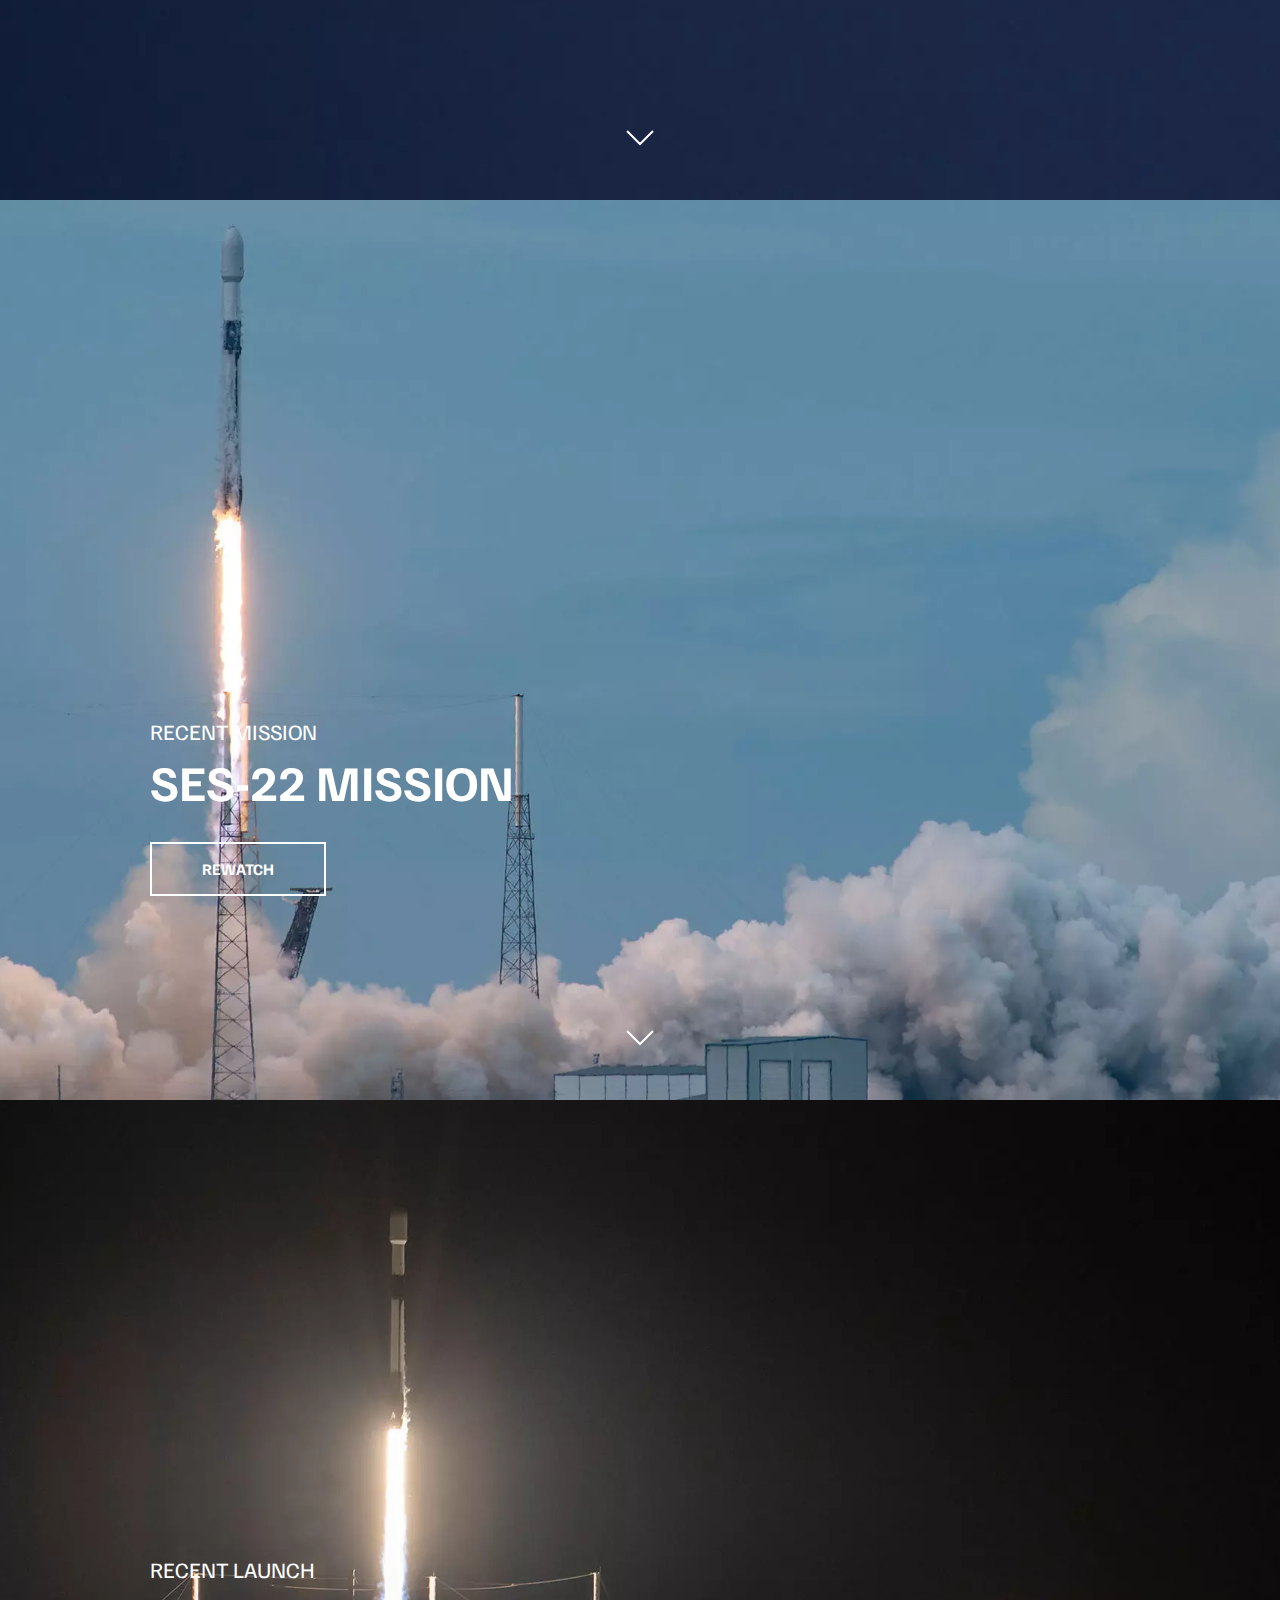
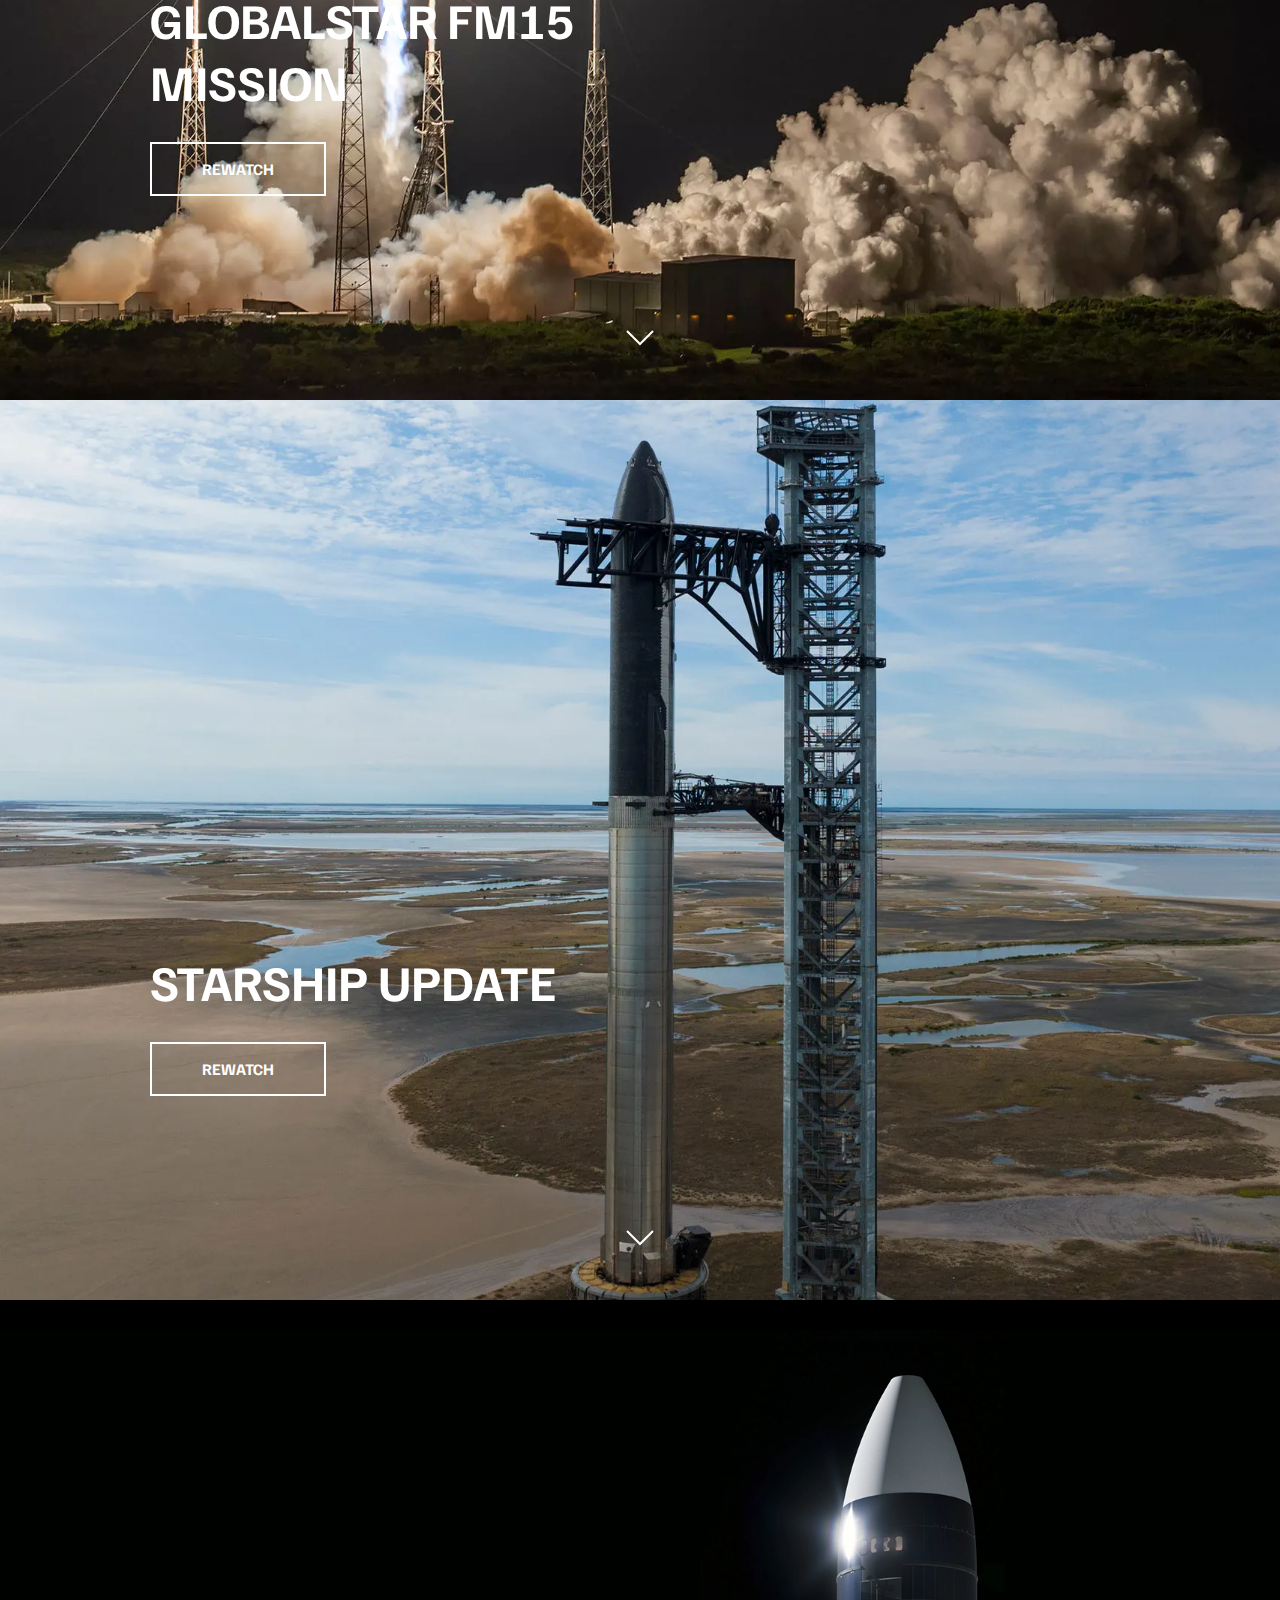
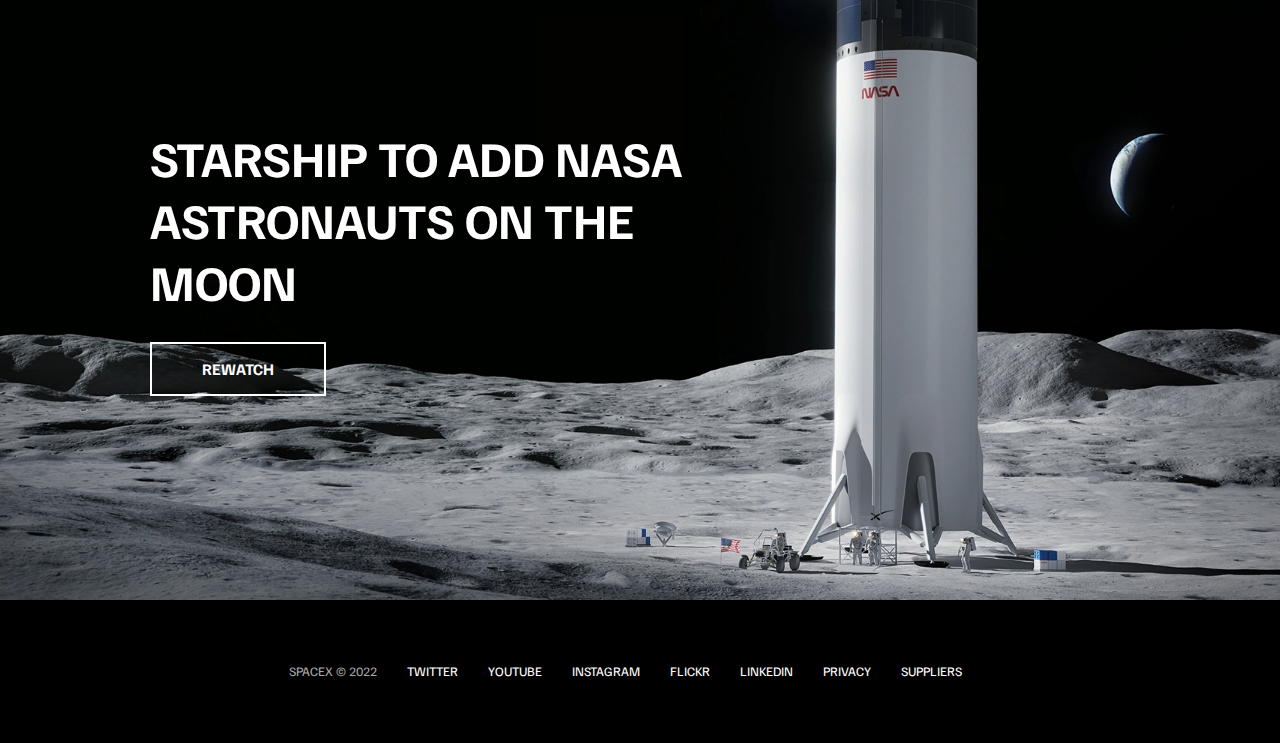
==== commit 4634decd: "Feat: Side Menu HTML & CSS" ====
--- a/index.html
+++ b/index.html
@@ -7,6 +7,26 @@
     <title>Space X</title>
   </head>
   <body>
+    <div id="overlay"></div>
+    <div id="mobile-menu" class="mobile-main-menu">
+      <ul>
+        <li><a href="#">Mission</a></li>
+        <li><a href="#">Launches</a></li>
+        <li><a href="#">Careers</a></li>
+        <li><a href="#">Updates</a></li>
+        <li><a href="#">Shop</a></li>
+
+        <li class="mobile-only"><a href="falcon9.html">Falcon 9</a></li>
+        <li class="mobile-only">
+          <a href="falcon-heavy.html">Falcon Heavy</a>
+        </li>
+        <li class="mobile-only"><a href="dragon.html">Dragon</a></li>
+        <li class="mobile-only"><a href="#">Starship</a></li>
+        <li class="mobile-only"><a href="#">Human Spaceflight</a></li>
+        <li class="mobile-only"><a href="#">Rideshare</a></li>
+        <li class="mobile-only"><a href="#">Starlink</a></li>
+      </ul>
+    </div>
     <header class="main-header">
       <div class="logo">
         <a href="index.html">
@@ -21,6 +41,7 @@
           <li><a href="#">Starship</a></li>
           <li><a href="#">Human Spaceflight</a></li>
           <li><a href="#">Rideshare</a></li>
+          <li><a href="#">Starlink</a></li>
           <li><a href="#">Shop</a></li>
         </ul>
       </nav>
--- a/css/style.css
+++ b/css/style.css
@@ -271,6 +271,76 @@
   transform: rotate(-45deg) translateY(6px) translateX(-6px);
 }
 
+/* Overlay */
+.overlay-show {
+  position: fixed;
+  top: 0;
+  left: 0;
+  width: 100%;
+  height: 100%;
+  background-color: rgba(0, 0, 0, 0.5);
+  z-index: 3;
+}
+
+/* Stop body scroll */
+.stop-scrolling {
+  overflow: hidden;
+}
+
+/* Hide mobile main menu items */
+.mobile-only {
+  display: none;
+}
+
+/* Mobile menu */
+.mobile-main-menu {
+  position: fixed;
+  top: 0;
+  right: 0;
+  width: 350px;
+  height: 100%;
+  background: #000;
+  z-index: 4;
+  display: flex;
+  align-items: center;
+  justify-content: center;
+  transform: translateX(100%);
+  transition: transform 0.6s cubic-bezier(0.19,1,0.22,1);
+}
+
+/* Bring menu from right */
+.show-menu {
+  transform: translateX(0);
+}
+
+.mobile-main-menu ul {
+  display: flex;
+  flex-direction: column;
+  align-items: end;
+  justify-content: center;
+  padding: 50px;
+  width: 100%;
+}
+
+.mobile-main-menu ul li {
+  margin-bottom: 20px;
+  font-size: 18px;
+  text-transform: uppercase;
+  border-bottom: 1px #555 dotted;
+  width: 100%;
+  text-align: right;
+  padding-bottom: 8px;
+}
+
+.mobile-main-menu ul li a {
+  color: #fff;
+  transition: color 0.6s;
+}
+
+.mobile-main-menu ul li a:hover {
+  color: #aaa;
+}
+
 /* Animations */
 @keyframes fadeInUp {
   0% {
@@ -306,6 +376,11 @@
   .desktop-main-menu {
     display: none;
   }
+
+  /* Show main mobile items */
+  .mobile-only {
+    display: block;
+  }
 }
 
 @media (max-width: 600px) {
